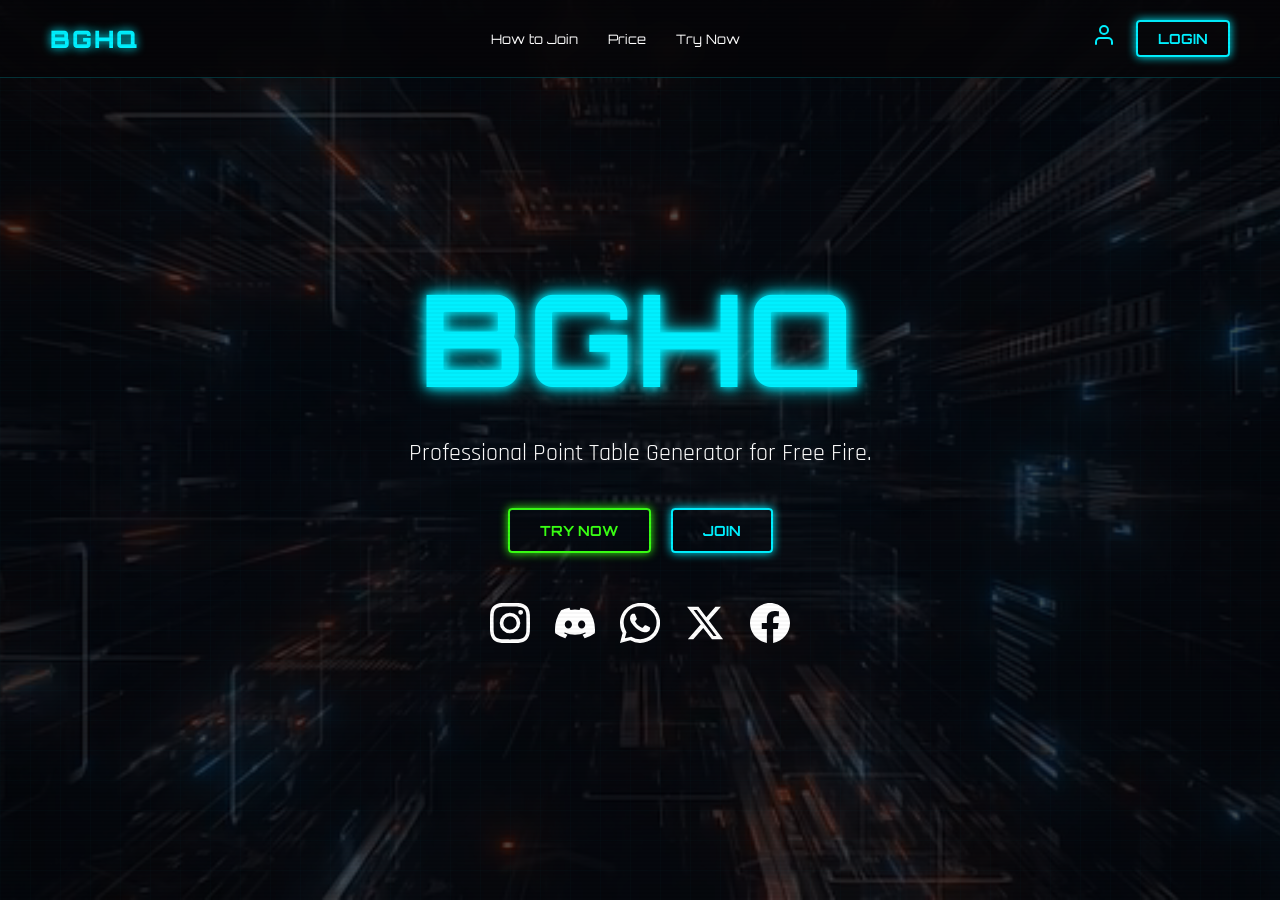
==== index.html @ cc17a46a "1st code of point table" ====
<!DOCTYPE html>
<html lang="en">
<head>
    <meta charset="UTF-8">
    <meta name="viewport" content="width=device-width, initial-scale=1.0">
    <title>BGHQ | Professional Free Fire Point Table Generator</title>
    <meta name="description" content="Generate professional Free Fire point tables instantly with BGHQ. Neon cyberpunk theme, fully customizable, and mobile responsive.">
    <link rel="stylesheet" href="index.css">
</head>
<body>
    <nav>
        <div class="logo">BGHQ</div>
        <div class="nav-links">
            <a href="#how-to-join">How to Join</a>
            <a href="#price">Price</a>
            <a href="trynow.html">Try Now</a>
        </div>
        <div class="nav-right">
            <a href="admin.html" class="profile-icon">
                <svg width="24" height="24" viewBox="0 0 24 24" fill="none" stroke="currentColor" stroke-width="2" stroke-linecap="round" stroke-linejoin="round"><path d="M20 21v-2a4 4 0 0 0-4-4H8a4 4 0 0 0-4 4v2"></path><circle cx="12" cy="7" r="4"></circle></svg>
            </a>
            <a href="dashboard.html" class="btn btn-blue" style="padding: 8px 20px;">LOGIN</a>
        </div>
    </nav>

    <main>
        <section class="hero">
            <video class="hero-video" autoplay loop muted playsinline>
                <source src="bgfile.mp4" type="video/mp4">
            </video>
            <div class="hero-overlay"></div>
            
            <h1 class="neon-text-blue">BGHQ</h1>
            <p>Professional Point Table Generator for Free Fire.</p>
            
            <div class="hero-btns">
                <a href="trynow.html" class="btn btn-green">TRY NOW</a>
                <a href="dashboard.html" class="btn btn-blue">JOIN</a>
            </div>

            <div class="social-panel">
                <a href="#" class="social-icon instagram" title="Instagram">
                    <svg viewBox="0 0 24 24"><path d="M12 2.163c3.204 0 3.584.012 4.85.07 3.252.148 4.771 1.691 4.919 4.919.058 1.265.069 1.645.069 4.849 0 3.205-.012 3.584-.069 4.849-.149 3.225-1.664 4.771-4.919 4.919-1.266.058-1.644.07-4.85.07-3.204 0-3.584-.012-4.849-.07-3.26-.149-4.771-1.699-4.919-4.92-.058-1.265-.07-1.644-.07-4.849 0-3.204.013-3.583.07-4.849.149-3.227 1.664-4.771 4.919-4.919 1.266-.057 1.645-.069 4.849-.069zM12 0C8.741 0 8.333.014 7.053.072 2.695.272.273 2.69.073 7.052.014 8.333 0 8.741 0 12c0 3.259.014 3.668.072 4.948.2 4.358 2.618 6.78 6.98 6.98 1.281.058 1.689.072 4.948.072 3.259 0 3.668-.014 4.948-.072 4.354-.2 6.782-2.618 6.979-6.98.059-1.28.073-1.689.073-4.948 0-3.259-.014-3.668-.072-4.947-.196-4.354-2.617-6.78-6.979-6.98C15.668.014 15.259 0 12 0zm0 5.838a6.162 6.162 0 100 12.324 6.162 6.162 0 000-12.324zM12 16a4 4 0 110-8 4 4 0 010 8zm6.406-11.845a1.44 1.44 0 100 2.881 1.44 1.44 0 000-2.881z"/></svg>
                </a>
                <a href="#" class="social-icon discord" title="Discord">
                   <svg viewBox="0 0 24 24"><path d="M20.317 4.37a19.791 19.791 0 00-4.885-1.515.074.074 0 00-.079.037c-.21.375-.444.864-.608 1.25a18.27 18.27 0 00-5.487 0 12.64 12.64 0 00-.617-1.25.077.077 0 00-.079-.037 19.736 19.736 0 00-4.885 1.515.069.069 0 00-.032.027C.533 9.048-.32 13.58.099 18.057a.082.082 0 00.031.057 19.9 19.9 0 005.993 3.03.078.078 0 00.084-.028 14.09 14.09 0 001.226-1.994.076.076 0 00-.041-.106 13.107 13.107 0 01-1.872-.892.077.077 0 01-.008-.128 10.2 10.2 0 00.372-.292.074.074 0 01.077-.01c3.928 1.793 8.18 1.793 12.062 0a.074.074 0 01.078.01c.12.098.246.196.373.292a.077.077 0 01-.006.127 12.299 12.299 0 01-1.873.892.077.077 0 00-.041.107c.36.698.772 1.362 1.225 1.993a.076.076 0 00.084.028 19.839 19.839 0 006.002-3.03.077.077 0 00.032-.054c.5-5.177-.838-9.674-3.549-13.66a.061.061 0 00-.031-.03zM8.02 15.33c-1.183 0-2.157-1.085-2.157-2.419 0-1.333.956-2.419 2.157-2.419 1.21 0 2.176 1.096 2.157 2.42 0 1.333-.956 2.418-2.157 2.418zm7.975 0c-1.183 0-2.157-1.085-2.157-2.419 0-1.333.955-2.419 2.157-2.419 1.21 0 2.176 1.096 2.157 2.42 0 1.333-.946 2.418-2.157 2.418z"/></svg>
                </a>
                <a href="#" class="social-icon whatsapp" title="WhatsApp">
                    <svg viewBox="0 0 24 24"><path d="M17.472 14.382c-.297-.149-1.758-.867-2.03-.967-.273-.099-.471-.148-.67.15-.197.297-.767.966-.94 1.164-.173.199-.347.223-.644.075-.297-.15-1.255-.463-2.39-1.475-.883-.788-1.48-1.761-1.653-2.059-.173-.297-.018-.458.13-.606.134-.133.298-.347.446-.52.149-.174.198-.298.298-.497.099-.198.05-.371-.025-.52-.075-.149-.669-1.612-.916-2.207-.242-.579-.487-.5-.669-.51-.173-.008-.371-.01-.57-.01-.198 0-.52.074-.792.372-.272.297-1.04 1.016-1.04 2.479 0 1.462 1.065 2.875 1.213 3.074.149.198 2.096 3.2 5.077 4.487.709.306 1.262.489 1.694.625.712.227 1.36.195 1.871.118.571-.085 1.758-.719 2.006-1.413.248-.694.248-1.289.173-1.413-.074-.124-.272-.198-.57-.347m-5.421 7.403h-.004a9.87 9.87 0 01-5.031-1.378l-.361-.214-3.741.982.998-3.648-.235-.374a9.86 9.86 0 01-1.51-5.26c.001-5.45 4.436-9.884 9.888-9.884 2.64 0 5.122 1.03 6.988 2.898a9.825 9.825 0 012.893 6.994c-.003 5.399-4.316 9.814-9.715 9.894M21.5 3.393A11.915 11.915 0 0012.045 0C5.41 0 .011 5.393.008 12.028c0 2.12.54 4.19 1.564 6.002L0 24l6.142-1.613a11.854 11.854 0 005.9 1.56h.005c6.643 0 12.032-5.39 12.035-12.024a11.9 11.9 0 00-3.582-8.531"/></svg>
                </a>
                <a href="#" class="social-icon twitter" title="Twitter">
                    <svg viewBox="0 0 24 24"><path d="M18.244 2.25h3.308l-7.227 8.26 8.502 11.24H16.17l-5.214-6.817L4.99 21.75H1.68l7.73-8.835L1.254 2.25H8.08l4.713 6.231zm-1.161 17.52h1.833L7.084 4.126H5.117z"/></svg>
                </a>
                <a href="#" class="social-icon facebook" title="Facebook">
                    <svg viewBox="0 0 24 24"><path d="M24 12.073c0-6.627-5.373-12-12-12s-12 5.373-12 12c0 5.99 4.388 10.954 10.125 11.854v-8.385H7.078v-3.47h3.047V9.43c0-3.007 1.792-4.669 4.533-4.669 1.312 0 2.686.235 2.686.235v2.953H15.83c-1.491 0-1.956.925-1.956 1.874v2.25h3.328l-.532 3.47h-2.796v8.385C19.612 23.027 24 18.062 24 12.073z"/></svg>
                </a>
            </div>
        </section>
    </main>

    <script src="app.js"></script>
</body>
</html>
---- index.css ----
@import url('https://fonts.googleapis.com/css2?family=Orbitron:wght@400;700;900&family=Rajdhani:wght@300;400;500;600;700&display=swap');

:root {
    --bg-color: #050508;
    --neon-blue: #00f0ff;
    --neon-purple: #bf00ff;
    --neon-green: #39ff14;
    --neon-pink: #ff003c;
    --text-primary: #ffffff;
    --text-secondary: #a0a0ff;
    --grid-color: rgba(0, 240, 255, 0.05);
    --scanline-color: rgba(18, 16, 16, 0.3);
}

* {
    margin: 0;
    padding: 0;
    box-sizing: border-box;
}

body {
    background-color: var(--bg-color);
    color: var(--text-primary);
    font-family: 'Rajdhani', sans-serif;
    overflow-x: hidden;
    min-height: 100vh;
}

h1, h2, h3, h4, h5, h6, .logo {
    font-family: 'Orbitron', sans-serif;
    text-transform: uppercase;
    letter-spacing: 2px;
}

/* Texture Overlays */
body::before {
    content: "";
    position: fixed;
    top: 0;
    left: 0;
    width: 100%;
    height: 100%;
    background-image: 
        linear-gradient(var(--grid-color) 1px, transparent 1px),
        linear-gradient(90deg, var(--grid-color) 1px, transparent 1px);
    background-size: 30px 30px;
    z-index: -1;
    pointer-events: none;
}

body::after {
    content: "";
    position: fixed;
    top: 0;
    left: 0;
    width: 100%;
    height: 100%;
    background: linear-gradient(
        var(--scanline-color) 50%, 
        rgba(0, 0, 0, 0) 51%
    );
    background-size: 100% 4px;
    z-index: 1000;
    pointer-events: none;
    opacity: 0.1;
}

/* Utility Styles */
.neon-text-blue { text-shadow: 0 0 10px var(--neon-blue), 0 0 20px var(--neon-blue); color: var(--neon-blue); }
.neon-text-purple { text-shadow: 0 0 10px var(--neon-purple), 0 0 20px var(--neon-purple); color: var(--neon-purple); }
.neon-text-green { text-shadow: 0 0 10px var(--neon-green), 0 0 20px var(--neon-green); color: var(--neon-green); }
.neon-text-pink { text-shadow: 0 0 10px var(--neon-pink), 0 0 20px var(--neon-pink); color: var(--neon-pink); }

.neon-border-blue { border: 1px solid var(--neon-blue); box-shadow: 0 0 15px rgba(0, 240, 255, 0.3); }
.neon-border-purple { border: 1px solid var(--neon-purple); box-shadow: 0 0 15px rgba(191, 0, 255, 0.3); }
.neon-border-green { border: 1px solid var(--neon-green); box-shadow: 0 0 15px rgba(57, 255, 20, 0.3); }
.neon-border-pink { border: 1px solid var(--neon-pink); box-shadow: 0 0 15px rgba(255, 0, 60, 0.3); }

/* Buttons */
.btn {
    padding: 12px 30px;
    font-family: 'Orbitron', sans-serif;
    text-decoration: none;
    font-weight: bold;
    font-size: 14px;
    border-radius: 4px;
    transition: all 0.3s ease;
    cursor: pointer;
    display: inline-block;
    background: transparent;
    text-align: center;
}

.btn-blue {
    border: 2px solid var(--neon-blue);
    color: var(--neon-blue);
    box-shadow: 0 0 10px var(--neon-blue);
}
.btn-blue:hover {
    background: var(--neon-blue);
    color: #000;
    box-shadow: 0 0 30px var(--neon-blue);
}

.btn-green {
    border: 2px solid var(--neon-green);
    color: var(--neon-green);
    box-shadow: 0 0 10px var(--neon-green);
}
.btn-green:hover {
    background: var(--neon-green);
    color: #000;
    box-shadow: 0 0 30px var(--neon-green);
}

/* Navbar */
nav {
    display: flex;
    justify-content: space-between;
    align-items: center;
    padding: 20px 50px;
    position: fixed;
    top: 0;
    width: 100%;
    z-index: 100;
    background: rgba(5, 5, 8, 0.8);
    backdrop-filter: blur(10px);
    border-bottom: 1px solid rgba(0, 240, 255, 0.2);
}

.logo {
    font-size: 24px;
    font-weight: 900;
    color: var(--neon-blue);
    text-shadow: 0 0 10px var(--neon-blue);
}

.nav-links {
    display: flex;
    gap: 30px;
}

.nav-links a {
    color: var(--text-primary);
    text-decoration: none;
    font-family: 'Orbitron', sans-serif;
    font-size: 13px;
    transition: 0.3s;
}

.nav-links a:hover {
    color: var(--neon-blue);
    text-shadow: 0 0 10px var(--neon-blue);
}

.nav-right {
    display: flex;
    align-items: center;
    gap: 20px;
}

.profile-icon {
    font-size: 20px;
    cursor: pointer;
    color: var(--neon-blue);
}

/* Landing Page Hero */
.hero {
    height: 100vh;
    display: flex;
    flex-direction: column;
    justify-content: center;
    align-items: center;
    text-align: center;
    position: relative;
    padding: 0 20px;
}

.hero-video {
    position: absolute;
    top: 0;
    left: 0;
    width: 100%;
    height: 100%;
    object-fit: cover;
    z-index: -2;
}

.hero-overlay {
    position: absolute;
    top: 0;
    left: 0;
    width: 100%;
    height: 100%;
    background: rgba(5, 5, 8, 0.7);
    z-index: -1;
}

.hero h1 {
    font-size: 8rem;
    margin-bottom: 20px;
    position: relative;
    animation: glitch 3s infinite;
}

@keyframes glitch {
    0% { transform: translate(0); text-shadow: 0 0 10px var(--neon-blue); }
    20% { transform: translate(-2px, 2px); text-shadow: 2px 0 var(--neon-pink), -2px 0 var(--neon-blue); }
    40% { transform: translate(-2px, -2px); text-shadow: 2px 0 var(--neon-green), -2px 0 var(--neon-purple); }
    60% { transform: translate(2px, 2px); text-shadow: 2px 0 var(--neon-pink), -2px 0 var(--neon-blue); }
    80% { transform: translate(2px, -2px); text-shadow: 2px 0 var(--neon-green), -2px 0 var(--neon-purple); }
    100% { transform: translate(0); text-shadow: 0 0 10px var(--neon-blue); }
}

.hero p {
    font-size: 1.5rem;
    color: var(--text-primary);
    margin-bottom: 40px;
}

.hero-btns {
    display: flex;
    gap: 20px;
}

/* Social Panel */
.social-panel {
    margin-top: 50px;
    display: flex;
    gap: 25px;
}

.social-icon {
    width: 40px;
    height: 40px;
    display: flex;
    justify-content: center;
    align-items: center;
    cursor: pointer;
    transition: all 0.3s cubic-bezier(0.175, 0.885, 0.32, 1.275);
    animation: float 4s ease-in-out infinite;
}

@keyframes float {
    0%, 100% { transform: translateY(0); }
    50% { transform: translateY(-10px); }
}

.social-icon:nth-child(2) { animation-delay: 0.5s; }
.social-icon:nth-child(3) { animation-delay: 1s; }
.social-icon:nth-child(4) { animation-delay: 1.5s; }
.social-icon:nth-child(5) { animation-delay: 2s; }

.social-icon svg {
    width: 100%;
    height: 100%;
    fill: var(--text-primary);
}

.social-icon:hover {
    transform: scale(1.25) translateY(-8px);
}

.social-icon.instagram:hover svg { fill: #E1306C; filter: drop-shadow(0 0 10px #E1306C); }
.social-icon.discord:hover svg { fill: #5865F2; filter: drop-shadow(0 0 10px #5865F2); }
.social-icon.whatsapp:hover svg { fill: #25D366; filter: drop-shadow(0 0 10px #25D366); }
.social-icon.twitter:hover svg { fill: #1DA1F2; filter: drop-shadow(0 0 10px #1DA1F2); }
.social-icon.facebook:hover svg { fill: #1877F2; filter: drop-shadow(0 0 10px #1877F2); }

/* Dashboard Layout */
.dashboard-container {
    display: grid;
    grid-template-columns: 250px 1fr 60px;
    height: 100vh;
    padding-top: 70px; /* space for navbar */
    overflow: hidden;
}

.sidebar {
    background: rgba(5, 5, 8, 0.9);
    border-right: 1px solid rgba(0, 240, 255, 0.2);
    padding: 20px;
    display: flex;
    flex-direction: column;
    gap: 20px;
}

.toolbar {
    background: rgba(5, 5, 8, 0.9);
    border-left: 1px solid rgba(191, 0, 255, 0.2);
    display: flex;
    flex-direction: column;
    align-items: center;
    padding: 20px 0;
    gap: 25px;
}

.main-canvas-area {
    background: radial-gradient(circle at center, #0a0a14 0%, #050508 100%);
    display: flex;
    justify-content: center;
    align-items: center;
    overflow: auto;
    position: relative;
    padding: 50px;
}

/* Canvas Templates */
.point-table-template {
    background: rgba(10, 10, 20, 0.8);
    border: 2px solid var(--neon-blue);
    width: 800px;
    padding: 30px;
    box-shadow: 0 0 50px rgba(0, 240, 255, 0.1);
    border-radius: 10px;
    position: relative;
}

.table-header {
    display: flex;
    justify-content: space-between;
    align-items: center;
    margin-bottom: 20px;
    border-bottom: 2px solid var(--neon-blue);
    padding-bottom: 10px;
}

.table-header .tournament-name {
    font-size: 24px;
    font-weight: bold;
    color: var(--neon-blue);
    outline: none;
}

.table-header .date-field {
    color: var(--text-secondary);
    outline: none;
}

.point-table {
    width: 100%;
    border-collapse: collapse;
}

.point-table th {
    background: rgba(0, 240, 255, 0.1);
    color: var(--neon-blue);
    font-family: 'Orbitron', sans-serif;
    padding: 10px;
    text-align: center;
    font-size: 12px;
}

.point-table td {
    border: 1px solid rgba(0, 240, 255, 0.2);
    padding: 10px;
    text-align: center;
    transition: 0.3s;
    outline: none;
}

.point-table tr:hover td {
    background: rgba(0, 240, 255, 0.05);
}

/* Sidebar Components */
.sidebar-block {
    display: flex;
    flex-direction: column;
    gap: 10px;
    margin-bottom: 10px;
}

.label-small {
    font-size: 11px;
    color: var(--text-secondary);
    text-transform: uppercase;
    letter-spacing: 1px;
}

.dropdown {
    position: relative;
}

.dropdown-content {
    display: none;
    position: absolute;
    background: #0a0a14;
    border: 1px solid var(--neon-blue);
    width: 100%;
    z-index: 10;
}

.dropdown:hover .dropdown-content {
    display: block;
}

.dropdown-item {
    padding: 10px;
    cursor: pointer;
    font-size: 12px;
}

.dropdown-item:hover {
    background: var(--neon-blue);
    color: #000;
}

.asset-preview {
    background: rgba(0, 0, 0, 0.5);
    height: 150px;
    border: 1px dashed rgba(0, 240, 255, 0.3);
    overflow-y: auto;
    display: grid;
    grid-template-columns: repeat(2, 1fr);
    gap: 5px;
    padding: 5px;
}

.asset-thumb {
    width: 100%;
    aspect-ratio: 1;
    background: #111;
    cursor: pointer;
    object-fit: contain;
}

/* Toolbar Icons */
.tool-icon {
    width: 35px;
    height: 35px;
    display: flex;
    justify-content: center;
    align-items: center;
    cursor: pointer;
    color: var(--neon-purple);
    transition: 0.3s;
    border: 1px solid transparent;
}

.tool-icon:hover {
    color: var(--neon-blue);
    border: 1px solid var(--neon-blue);
    box-shadow: 0 0 10px var(--neon-blue);
}

.tool-icon.active {
    color: var(--neon-blue);
    border: 1px solid var(--neon-blue);
    background: rgba(0, 240, 255, 0.1);
}

/* Try Now Styles */
.watermark {
    position: absolute;
    top: 50%;
    left: 50%;
    transform: translate(-50%, -50%) rotate(-45deg);
    font-size: 80px;
    font-family: 'Orbitron', sans-serif;
    color: rgba(255, 0, 60, 0.1);
    white-space: nowrap;
    pointer-events: none;
    z-index: 5;
    text-shadow: 0 0 20px rgba(255, 0, 60, 0.2);
}

.blur-overlay {
    position: fixed;
    top: 0;
    left: 0;
    width: 100%;
    height: 100%;
    background: rgba(5, 5, 8, 0.8);
    backdrop-filter: blur(15px);
    z-index: 10000;
    display: none;
    justify-content: center;
    align-items: center;
    text-align: center;
}

/* Admin Styles */
.admin-login-wrapper {
    display: flex;
    justify-content: center;
    align-items: center;
    height: 100vh;
}

.admin-card {
    width: 400px;
    padding: 40px;
    background: #0a0a14;
    border: 1px solid var(--neon-purple);
    box-shadow: 0 0 30px rgba(191, 0, 255, 0.2);
    text-align: center;
}

.admin-card h2 {
    margin-bottom: 30px;
    color: var(--neon-purple);
}

.input-group {
    margin-bottom: 20px;
    text-align: left;
}

.input-group input {
    width: 100%;
    background: transparent;
    border: 1px solid rgba(191, 0, 255, 0.5);
    padding: 12px;
    color: #fff;
    font-family: 'Rajdhani', sans-serif;
    outline: none;
}

.input-group input:focus {
    border-color: var(--neon-purple);
    box-shadow: 0 0 10px var(--neon-purple);
}

.shake {
    animation: shake 0.5s;
}

@keyframes shake {
    0%, 100% { transform: translateX(0); }
    10%, 30%, 50%, 70%, 90% { transform: translateX(-5px); border-color: var(--neon-pink); box-shadow: 0 0 10px var(--neon-pink); }
    20%, 40%, 60%, 80% { transform: translateX(5px); }
}

.admin-dashboard {
    display: flex;
    height: 100vh;
}

.admin-sidebar {
    width: 250px;
    border-right: 1px solid var(--neon-purple);
    background: #050508;
}

.admin-main {
    flex: 1;
    padding: 30px;
    overflow-y: auto;
}

.admin-table {
    width: 100%;
    border-collapse: collapse;
    margin-top: 20px;
}

.admin-table th {
    text-align: left;
    padding: 15px;
    border-bottom: 1px solid rgba(191, 0, 255, 0.3);
    color: var(--neon-purple);
}

.admin-table td {
    padding: 15px;
    border-bottom: 1px solid rgba(255, 255, 255, 0.05);
}

.admin-table tr:hover td {
    background: rgba(191, 0, 255, 0.05);
    box-shadow: inset 0 0 10px rgba(191, 0, 255, 0.1);
}

/* Modal */
.modal {
    position: fixed;
    top: 0;
    left: 0;
    width: 100%;
    height: 100%;
    background: rgba(0, 0, 0, 0.9);
    display: none;
    justify-content: center;
    align-items: center;
    z-index: 1000;
}

.modal-content {
    background: #0a0a14;
    border: 1px solid var(--neon-blue);
    padding: 40px;
    width: 450px;
    text-align: center;
}

/* Toggle Switch */
.switch {
    position: relative;
    display: inline-block;
    width: 40px;
    height: 20px;
}

.switch input { opacity: 0; width: 0; height: 0; }
.slider {
    position: absolute; cursor: pointer;
    top: 0; left: 0; right: 0; bottom: 0;
    background-color: #333;
    transition: .4s;
    border-radius: 20px;
}
.slider:before {
    position: absolute; content: "";
    height: 16px; width: 16px; left: 2px; bottom: 2px;
    background-color: white; transition: .4s; border-radius: 50%;
}
input:checked + .slider { background-color: var(--neon-green); box-shadow: 0 0 10px var(--neon-green);}
input:checked + .slider:before { transform: translateX(20px); }

/* Mobile Responsive */
@media (max-width: 768px) {
    .nav-links { display: none; }
    .hero h1 { font-size: 4rem; }
    .hero p { font-size: 1rem; }
    .social-panel {
        display: grid;
        grid-template-columns: repeat(3, 1fr);
        gap: 20px;
    }
    .social-panel .social-icon:last-child {
        grid-column: span 2;
        justify-self: center;
    }
    
    .dashboard-container {
        grid-template-columns: 1fr;
        grid-template-rows: auto 1fr auto;
        overflow-y: auto;
    }
    .sidebar, .toolbar {
        width: 100%;
        border: none;
        border-bottom: 1px solid rgba(0, 240, 255, 0.2);
    }
    .toolbar {
        flex-direction: row;
        justify-content: space-around;
        padding: 10px 0;
        border-top: 1px solid rgba(191, 0, 255, 0.2);
    }
    .point-table-template {
        width: 100%;
    }
}
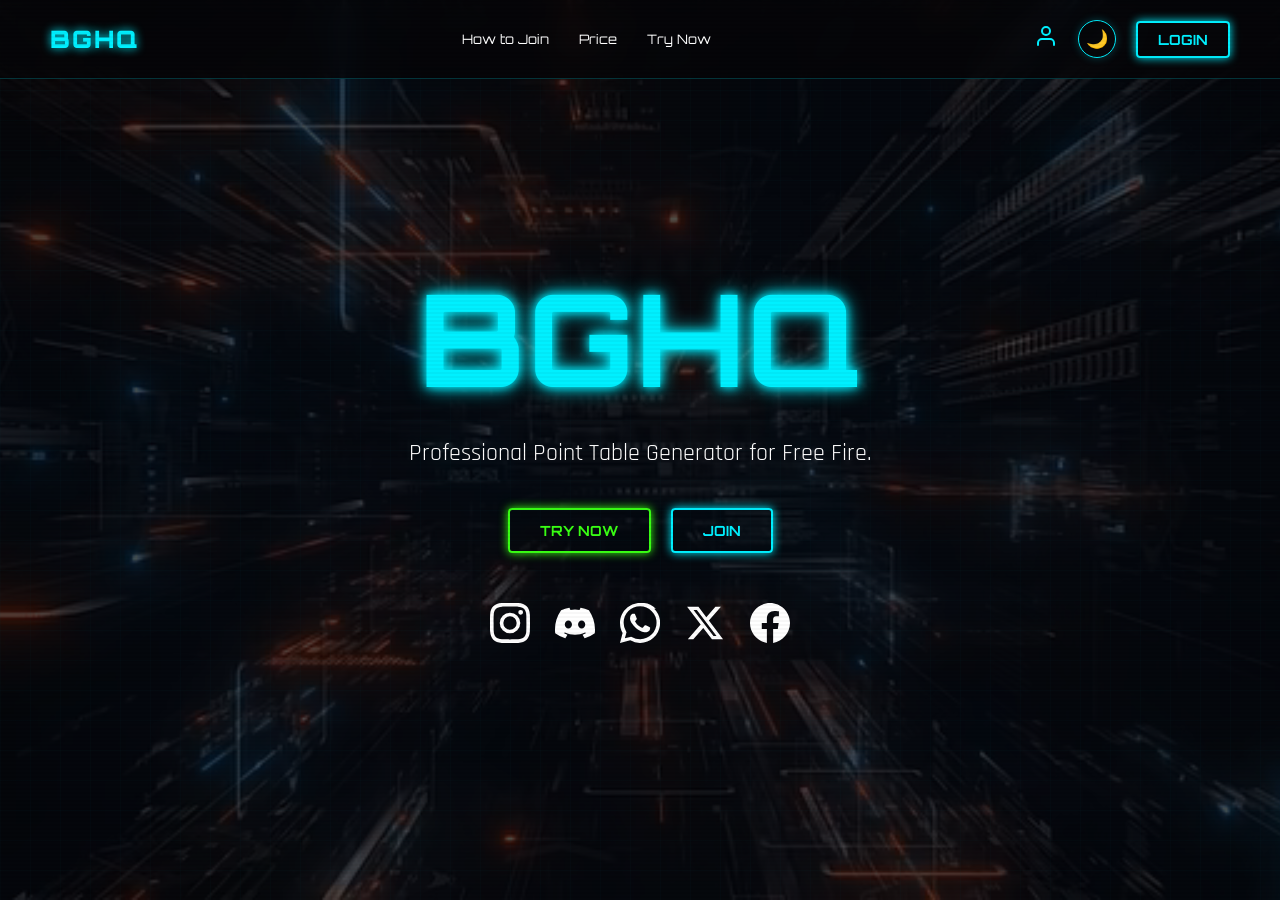
==== commit 5a2970e2: "feat: Implement a persistent theme toggle with dedicated light mode styles and UI elements across al" ====
--- a/index.html
+++ b/index.html
@@ -19,6 +19,7 @@
             <a href="admin.html" class="profile-icon">
                 <svg width="24" height="24" viewBox="0 0 24 24" fill="none" stroke="currentColor" stroke-width="2" stroke-linecap="round" stroke-linejoin="round"><path d="M20 21v-2a4 4 0 0 0-4-4H8a4 4 0 0 0-4 4v2"></path><circle cx="12" cy="7" r="4"></circle></svg>
             </a>
+            <button id="themeToggleBtn" class="theme-toggle" title="Switch to Light Mode">🌙</button>
             <a href="dashboard.html" class="btn btn-blue" style="padding: 8px 20px;">LOGIN</a>
         </div>
     </nav>
--- a/index.css
+++ b/index.css
@@ -10,6 +10,25 @@
     --text-secondary: #a0a0ff;
     --grid-color: rgba(0, 240, 255, 0.05);
     --scanline-color: rgba(18, 16, 16, 0.3);
+    --nav-bg: rgba(5, 5, 8, 0.8);
+    --card-bg: #0a0a14;
+    --sidebar-bg: rgba(5, 5, 8, 0.9);
+}
+
+/* ── Light Mode overrides ── */
+body.light-mode {
+    --bg-color: #f0f0f0;
+    --neon-blue: #006fba;
+    --neon-purple: #7a00cc;
+    --neon-green: #1a8c00;
+    --neon-pink: #cc0030;
+    --text-primary: #111111;
+    --text-secondary: #4444aa;
+    --grid-color: rgba(0, 0, 0, 0.07);
+    --scanline-color: rgba(200, 200, 200, 0.4);
+    --nav-bg: rgba(240, 240, 240, 0.88);
+    --card-bg: #ffffff;
+    --sidebar-bg: rgba(230, 230, 235, 0.95);
 }
 
 * {
@@ -24,6 +43,7 @@
     font-family: 'Rajdhani', sans-serif;
     overflow-x: hidden;
     min-height: 100vh;
+    transition: background-color 0.4s ease, color 0.4s ease;
 }
 
 h1, h2, h3, h4, h5, h6, .logo {
@@ -123,9 +143,10 @@
     top: 0;
     width: 100%;
     z-index: 100;
-    background: rgba(5, 5, 8, 0.8);
+    background: var(--nav-bg);
     backdrop-filter: blur(10px);
     border-bottom: 1px solid rgba(0, 240, 255, 0.2);
+    transition: background 0.4s ease, border-color 0.4s ease;
 }
 
 .logo {
@@ -278,12 +299,13 @@
 }
 
 .sidebar {
-    background: rgba(5, 5, 8, 0.9);
+    background: var(--sidebar-bg);
     border-right: 1px solid rgba(0, 240, 255, 0.2);
     padding: 20px;
     display: flex;
     flex-direction: column;
     gap: 20px;
+    transition: background 0.4s ease;
 }
 
 .toolbar {
@@ -492,10 +514,11 @@
 .admin-card {
     width: 400px;
     padding: 40px;
-    background: #0a0a14;
+    background: var(--card-bg);
     border: 1px solid var(--neon-purple);
     box-shadow: 0 0 30px rgba(191, 0, 255, 0.2);
     text-align: center;
+    transition: background 0.4s ease;
 }
 
 .admin-card h2 {
@@ -541,7 +564,8 @@
 .admin-sidebar {
     width: 250px;
     border-right: 1px solid var(--neon-purple);
-    background: #050508;
+    background: var(--sidebar-bg);
+    transition: background 0.4s ease;
 }
 
 .admin-main {
@@ -595,7 +619,7 @@
     text-align: center;
 }
 
-/* Toggle Switch */
+/* Toggle Switch (admin table rows) */
 .switch {
     position: relative;
     display: inline-block;
@@ -618,6 +642,38 @@
 }
 input:checked + .slider { background-color: var(--neon-green); box-shadow: 0 0 10px var(--neon-green);}
 input:checked + .slider:before { transform: translateX(20px); }
+
+/* ── Theme Toggle Button ── */
+.theme-toggle {
+    background: transparent;
+    border: 1px solid var(--neon-blue);
+    color: var(--text-primary);
+    width: 38px;
+    height: 38px;
+    border-radius: 50%;
+    display: flex;
+    justify-content: center;
+    align-items: center;
+    cursor: pointer;
+    font-size: 18px;
+    box-shadow: 0 0 8px rgba(0, 240, 255, 0.25);
+    transition: all 0.4s ease;
+    flex-shrink: 0;
+    line-height: 1;
+}
+.theme-toggle:hover {
+    background: rgba(0, 240, 255, 0.12);
+    box-shadow: 0 0 18px var(--neon-blue);
+    transform: rotate(20deg) scale(1.1);
+}
+body.light-mode .theme-toggle {
+    border-color: var(--neon-purple);
+    box-shadow: 0 0 8px rgba(122, 0, 204, 0.3);
+}
+body.light-mode .theme-toggle:hover {
+    background: rgba(122, 0, 204, 0.1);
+    box-shadow: 0 0 18px var(--neon-purple);
+}
 
 /* Mobile Responsive */
 @media (max-width: 768px) {
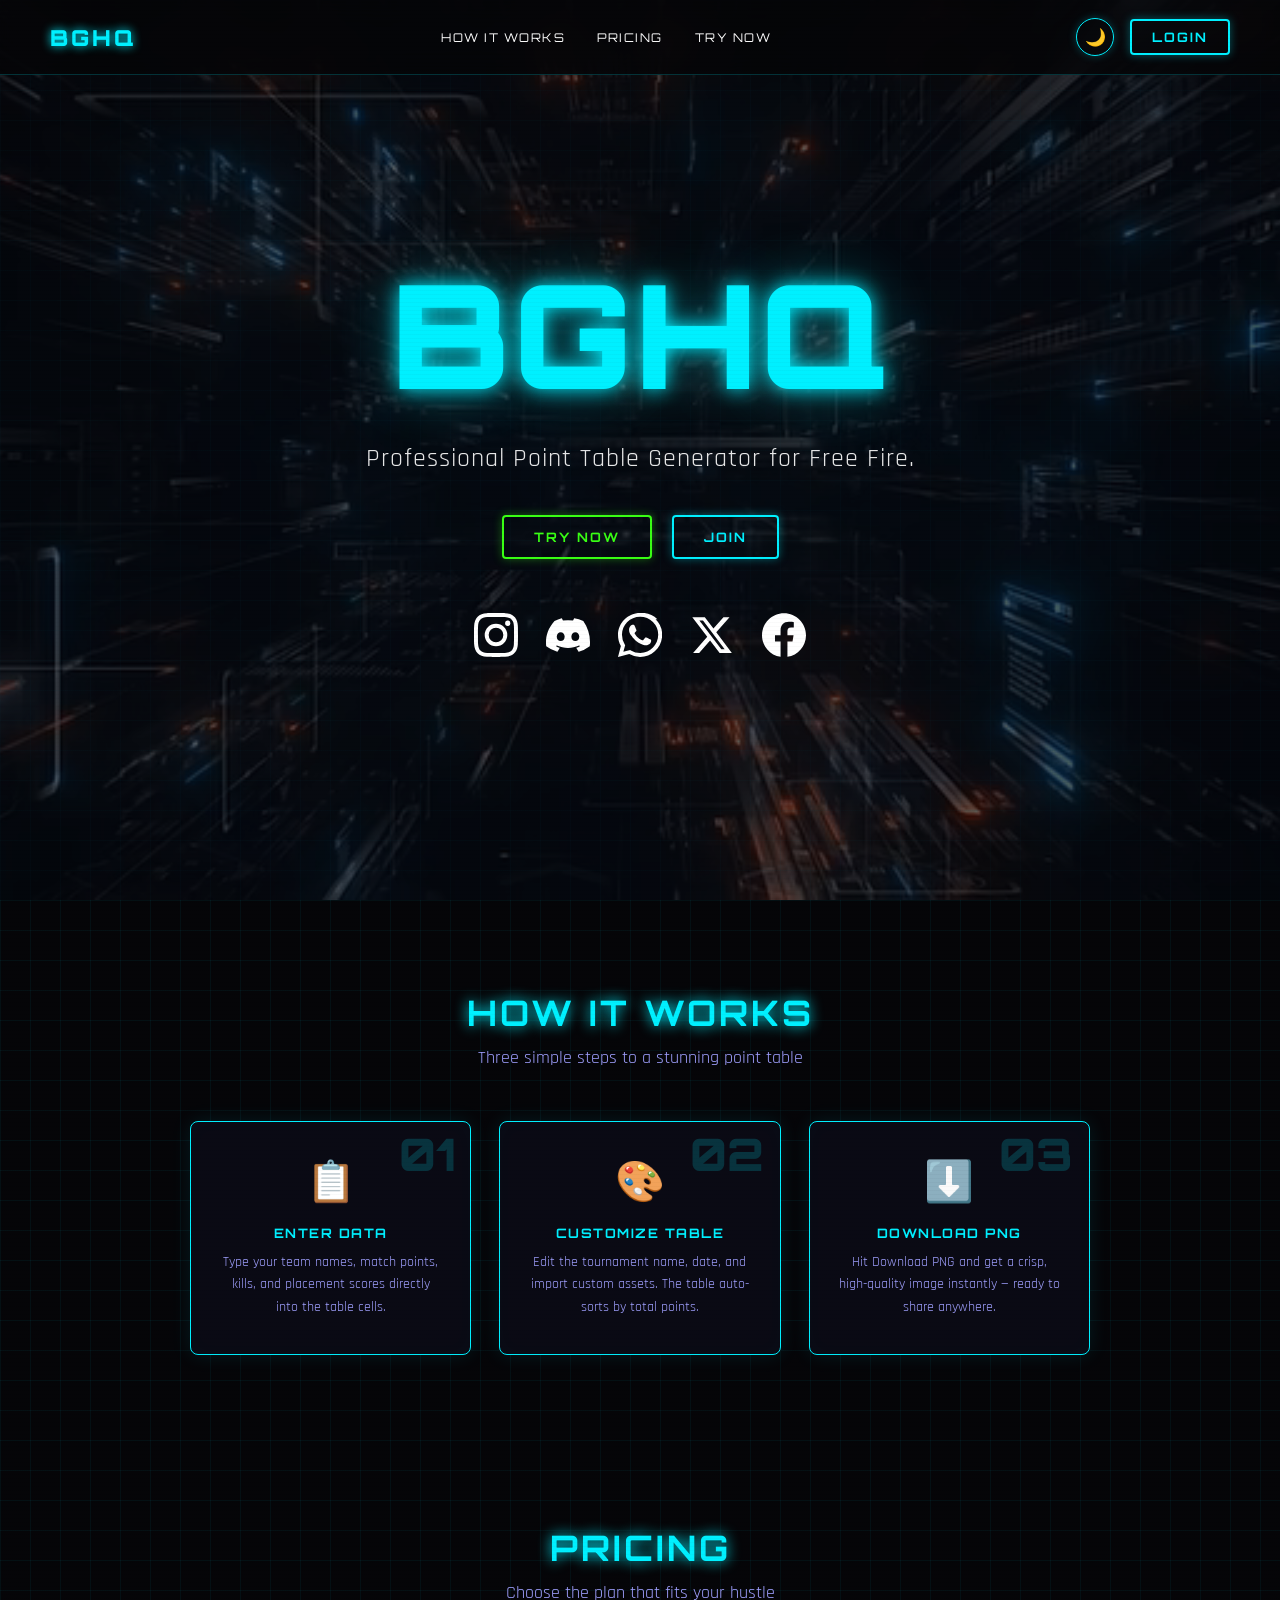
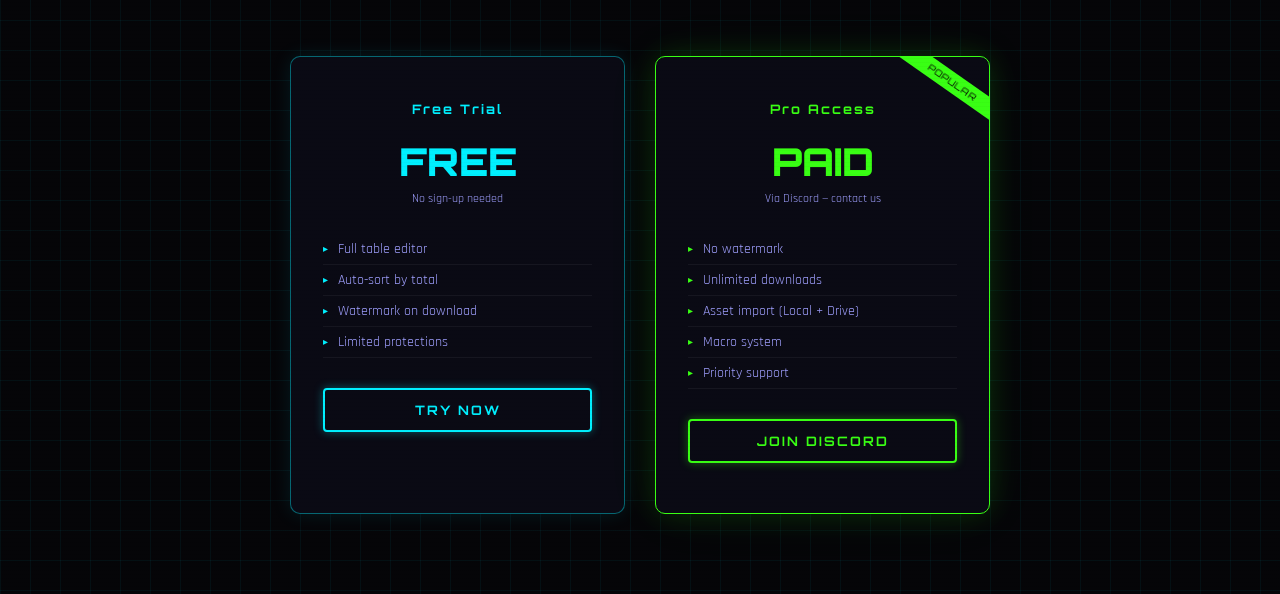
==== commit 2de4b7fa: "feat: Implement user authentication with Supabase, add login and new global stylesheet, and enhance " ====
--- a/index.html
+++ b/index.html
@@ -5,38 +5,50 @@
     <meta name="viewport" content="width=device-width, initial-scale=1.0">
     <title>BGHQ | Professional Free Fire Point Table Generator</title>
     <meta name="description" content="Generate professional Free Fire point tables instantly with BGHQ. Neon cyberpunk theme, fully customizable, and mobile responsive.">
+    <link rel="stylesheet" href="styles.css">
     <link rel="stylesheet" href="index.css">
+    <style>
+        /* index.html-specific overrides */
+        body.light-mode .hero-overlay {
+            background: rgba(240,240,240,0.55);
+        }
+    </style>
 </head>
 <body>
-    <nav>
+    <!-- Loading Spinner -->
+    <div id="bghq-loader">
+        <div class="loader-ring"></div>
+        <div class="loader-text">BGHQ LOADING</div>
+    </div>
+
+    <!-- NAVBAR -->
+    <nav id="mainNav">
         <div class="logo">BGHQ</div>
         <div class="nav-links">
-            <a href="#how-to-join">How to Join</a>
-            <a href="#price">Price</a>
+            <a href="#how-it-works">How It Works</a>
+            <a href="#pricing">Pricing</a>
             <a href="trynow.html">Try Now</a>
         </div>
         <div class="nav-right">
-            <a href="admin.html" class="profile-icon">
-                <svg width="24" height="24" viewBox="0 0 24 24" fill="none" stroke="currentColor" stroke-width="2" stroke-linecap="round" stroke-linejoin="round"><path d="M20 21v-2a4 4 0 0 0-4-4H8a4 4 0 0 0-4 4v2"></path><circle cx="12" cy="7" r="4"></circle></svg>
-            </a>
             <button id="themeToggleBtn" class="theme-toggle" title="Switch to Light Mode">🌙</button>
-            <a href="dashboard.html" class="btn btn-blue" style="padding: 8px 20px;">LOGIN</a>
+            <a href="login.html" class="btn btn-blue" style="padding: 8px 20px;">LOGIN</a>
         </div>
     </nav>
 
     <main>
+        <!-- HERO -->
         <section class="hero">
             <video class="hero-video" autoplay loop muted playsinline>
                 <source src="bgfile.mp4" type="video/mp4">
             </video>
             <div class="hero-overlay"></div>
-            
-            <h1 class="neon-text-blue">BGHQ</h1>
+
+            <h1 id="heroTitle">BGHQ</h1>
             <p>Professional Point Table Generator for Free Fire.</p>
-            
+
             <div class="hero-btns">
-                <a href="trynow.html" class="btn btn-green">TRY NOW</a>
-                <a href="dashboard.html" class="btn btn-blue">JOIN</a>
+                <a href="trynow.html" class="btn btn-green" id="tryNowBtn">TRY NOW</a>
+                <a href="login.html" class="btn btn-blue" id="joinBtn">JOIN</a>
             </div>
 
             <div class="social-panel">
@@ -44,12 +56,12 @@
                     <svg viewBox="0 0 24 24"><path d="M12 2.163c3.204 0 3.584.012 4.85.07 3.252.148 4.771 1.691 4.919 4.919.058 1.265.069 1.645.069 4.849 0 3.205-.012 3.584-.069 4.849-.149 3.225-1.664 4.771-4.919 4.919-1.266.058-1.644.07-4.85.07-3.204 0-3.584-.012-4.849-.07-3.26-.149-4.771-1.699-4.919-4.92-.058-1.265-.07-1.644-.07-4.849 0-3.204.013-3.583.07-4.849.149-3.227 1.664-4.771 4.919-4.919 1.266-.057 1.645-.069 4.849-.069zM12 0C8.741 0 8.333.014 7.053.072 2.695.272.273 2.69.073 7.052.014 8.333 0 8.741 0 12c0 3.259.014 3.668.072 4.948.2 4.358 2.618 6.78 6.98 6.98 1.281.058 1.689.072 4.948.072 3.259 0 3.668-.014 4.948-.072 4.354-.2 6.782-2.618 6.979-6.98.059-1.28.073-1.689.073-4.948 0-3.259-.014-3.668-.072-4.947-.196-4.354-2.617-6.78-6.979-6.98C15.668.014 15.259 0 12 0zm0 5.838a6.162 6.162 0 100 12.324 6.162 6.162 0 000-12.324zM12 16a4 4 0 110-8 4 4 0 010 8zm6.406-11.845a1.44 1.44 0 100 2.881 1.44 1.44 0 000-2.881z"/></svg>
                 </a>
                 <a href="#" class="social-icon discord" title="Discord">
-                   <svg viewBox="0 0 24 24"><path d="M20.317 4.37a19.791 19.791 0 00-4.885-1.515.074.074 0 00-.079.037c-.21.375-.444.864-.608 1.25a18.27 18.27 0 00-5.487 0 12.64 12.64 0 00-.617-1.25.077.077 0 00-.079-.037 19.736 19.736 0 00-4.885 1.515.069.069 0 00-.032.027C.533 9.048-.32 13.58.099 18.057a.082.082 0 00.031.057 19.9 19.9 0 005.993 3.03.078.078 0 00.084-.028 14.09 14.09 0 001.226-1.994.076.076 0 00-.041-.106 13.107 13.107 0 01-1.872-.892.077.077 0 01-.008-.128 10.2 10.2 0 00.372-.292.074.074 0 01.077-.01c3.928 1.793 8.18 1.793 12.062 0a.074.074 0 01.078.01c.12.098.246.196.373.292a.077.077 0 01-.006.127 12.299 12.299 0 01-1.873.892.077.077 0 00-.041.107c.36.698.772 1.362 1.225 1.993a.076.076 0 00.084.028 19.839 19.839 0 006.002-3.03.077.077 0 00.032-.054c.5-5.177-.838-9.674-3.549-13.66a.061.061 0 00-.031-.03zM8.02 15.33c-1.183 0-2.157-1.085-2.157-2.419 0-1.333.956-2.419 2.157-2.419 1.21 0 2.176 1.096 2.157 2.42 0 1.333-.956 2.418-2.157 2.418zm7.975 0c-1.183 0-2.157-1.085-2.157-2.419 0-1.333.955-2.419 2.157-2.419 1.21 0 2.176 1.096 2.157 2.42 0 1.333-.946 2.418-2.157 2.418z"/></svg>
+                    <svg viewBox="0 0 24 24"><path d="M20.317 4.37a19.791 19.791 0 00-4.885-1.515.074.074 0 00-.079.037c-.21.375-.444.864-.608 1.25a18.27 18.27 0 00-5.487 0 12.64 12.64 0 00-.617-1.25.077.077 0 00-.079-.037A19.736 19.736 0 004.677 4.37a.069.069 0 00-.032.027C.533 9.048-.32 13.58.099 18.057a.082.082 0 00.031.057 19.9 19.9 0 005.993 3.03.078.078 0 00.084-.028 14.09 14.09 0 001.226-1.994.076.076 0 00-.041-.106 13.107 13.107 0 01-1.872-.892.077.077 0 01-.008-.128 10.2 10.2 0 00.372-.292.074.074 0 01.077-.01c3.928 1.793 8.18 1.793 12.062 0a.074.074 0 01.078.01c.12.098.246.196.373.292a.077.077 0 01-.006.127 12.299 12.299 0 01-1.873.892.077.077 0 00-.041.107c.36.698.772 1.362 1.225 1.993a.076.076 0 00.084.028 19.839 19.839 0 006.002-3.03.077.077 0 00.032-.054c.5-5.177-.838-9.674-3.549-13.66a.061.061 0 00-.031-.03zM8.02 15.33c-1.183 0-2.157-1.085-2.157-2.419 0-1.333.956-2.419 2.157-2.419 1.21 0 2.176 1.096 2.157 2.42 0 1.333-.956 2.418-2.157 2.418zm7.975 0c-1.183 0-2.157-1.085-2.157-2.419 0-1.333.955-2.419 2.157-2.419 1.21 0 2.176 1.096 2.157 2.42 0 1.333-.946 2.418-2.157 2.418z"/></svg>
                 </a>
                 <a href="#" class="social-icon whatsapp" title="WhatsApp">
                     <svg viewBox="0 0 24 24"><path d="M17.472 14.382c-.297-.149-1.758-.867-2.03-.967-.273-.099-.471-.148-.67.15-.197.297-.767.966-.94 1.164-.173.199-.347.223-.644.075-.297-.15-1.255-.463-2.39-1.475-.883-.788-1.48-1.761-1.653-2.059-.173-.297-.018-.458.13-.606.134-.133.298-.347.446-.52.149-.174.198-.298.298-.497.099-.198.05-.371-.025-.52-.075-.149-.669-1.612-.916-2.207-.242-.579-.487-.5-.669-.51-.173-.008-.371-.01-.57-.01-.198 0-.52.074-.792.372-.272.297-1.04 1.016-1.04 2.479 0 1.462 1.065 2.875 1.213 3.074.149.198 2.096 3.2 5.077 4.487.709.306 1.262.489 1.694.625.712.227 1.36.195 1.871.118.571-.085 1.758-.719 2.006-1.413.248-.694.248-1.289.173-1.413-.074-.124-.272-.198-.57-.347m-5.421 7.403h-.004a9.87 9.87 0 01-5.031-1.378l-.361-.214-3.741.982.998-3.648-.235-.374a9.86 9.86 0 01-1.51-5.26c.001-5.45 4.436-9.884 9.888-9.884 2.64 0 5.122 1.03 6.988 2.898a9.825 9.825 0 012.893 6.994c-.003 5.399-4.316 9.814-9.715 9.894M21.5 3.393A11.915 11.915 0 0012.045 0C5.41 0 .011 5.393.008 12.028c0 2.12.54 4.19 1.564 6.002L0 24l6.142-1.613a11.854 11.854 0 005.9 1.56h.005c6.643 0 12.032-5.39 12.035-12.024a11.9 11.9 0 00-3.582-8.531"/></svg>
                 </a>
-                <a href="#" class="social-icon twitter" title="Twitter">
+                <a href="#" class="social-icon twitter" title="Twitter / X">
                     <svg viewBox="0 0 24 24"><path d="M18.244 2.25h3.308l-7.227 8.26 8.502 11.24H16.17l-5.214-6.817L4.99 21.75H1.68l7.73-8.835L1.254 2.25H8.08l4.713 6.231zm-1.161 17.52h1.833L7.084 4.126H5.117z"/></svg>
                 </a>
                 <a href="#" class="social-icon facebook" title="Facebook">
@@ -57,7 +69,69 @@
                 </a>
             </div>
         </section>
+
+        <!-- HOW IT WORKS -->
+        <section class="section-how" id="how-it-works">
+            <div class="section-title">How It Works</div>
+            <div class="section-subtitle">Three simple steps to a stunning point table</div>
+            <div class="steps-grid">
+                <div class="step-card">
+                    <span class="step-number">01</span>
+                    <span class="step-icon">📋</span>
+                    <h3>Enter Data</h3>
+                    <p>Type your team names, match points, kills, and placement scores directly into the table cells.</p>
+                </div>
+                <div class="step-card">
+                    <span class="step-number">02</span>
+                    <span class="step-icon">🎨</span>
+                    <h3>Customize Table</h3>
+                    <p>Edit the tournament name, date, and import custom assets. The table auto-sorts by total points.</p>
+                </div>
+                <div class="step-card">
+                    <span class="step-number">03</span>
+                    <span class="step-icon">⬇️</span>
+                    <h3>Download PNG</h3>
+                    <p>Hit Download PNG and get a crisp, high-quality image instantly — ready to share anywhere.</p>
+                </div>
+            </div>
+        </section>
+
+        <!-- PRICING -->
+        <section class="section-pricing" id="pricing">
+            <div class="section-title">Pricing</div>
+            <div class="section-subtitle">Choose the plan that fits your hustle</div>
+            <div class="pricing-grid">
+                <div class="pricing-card free">
+                    <div class="pricing-tier">Free Trial</div>
+                    <div class="pricing-price">FREE</div>
+                    <div class="pricing-sub">No sign-up needed</div>
+                    <ul class="pricing-features">
+                        <li>Full table editor</li>
+                        <li>Auto-sort by total</li>
+                        <li>Watermark on download</li>
+                        <li>Limited protections</li>
+                    </ul>
+                    <a href="trynow.html" class="btn btn-blue" style="width:100%;">TRY NOW</a>
+                </div>
+                <div class="pricing-card paid">
+                    <div class="pricing-tier">Pro Access</div>
+                    <div class="pricing-price">PAID</div>
+                    <div class="pricing-sub">Via Discord — contact us</div>
+                    <ul class="pricing-features">
+                        <li>No watermark</li>
+                        <li>Unlimited downloads</li>
+                        <li>Asset import (Local + Drive)</li>
+                        <li>Macro system</li>
+                        <li>Priority support</li>
+                    </ul>
+                    <a href="#discord" class="btn btn-green" style="width:100%;">JOIN DISCORD</a>
+                </div>
+            </div>
+        </section>
     </main>
+
+    <!-- Toast -->
+    <div id="toast"></div>
 
     <script src="app.js"></script>
 </body>
--- a/styles.css
+++ b/styles.css
@@ -0,0 +1,1545 @@
+/* ============================================================
+   BGHQ GLOBAL STYLES — styles.css
+   Shared across index.html, dashboard.html, trynow.html, admin.html
+   ============================================================ */
+
+@import url('https://fonts.googleapis.com/css2?family=Orbitron:wght@400;500;600;700;900&family=Rajdhani:wght@300;400;500;600;700&display=swap');
+
+/* ─────────────────────────────────────────────
+   CSS VARIABLES — DARK MODE (default)
+───────────────────────────────────────────── */
+:root {
+    --bg-color:        #050508;
+    --neon-blue:       #00f0ff;
+    --neon-purple:     #bf00ff;
+    --neon-green:      #39ff14;
+    --neon-pink:       #ff003c;
+    --neon-orange:     #ff8c00;
+    --text-primary:    #ffffff;
+    --text-secondary:  #a0a0ff;
+    --grid-color:      rgba(0, 240, 255, 0.05);
+    --scanline-color:  rgba(18, 16, 16, 0.3);
+    --nav-bg:          rgba(5, 5, 8, 0.85);
+    --card-bg:         #0a0a14;
+    --sidebar-bg:      rgba(5, 5, 8, 0.92);
+    --border-subtle:   rgba(0, 240, 255, 0.2);
+    --transition:      0.4s ease;
+}
+
+/* ─────────────────────────────────────────────
+   CSS VARIABLES — LIGHT MODE
+───────────────────────────────────────────── */
+body.light-mode {
+    --bg-color:        #f0f0f0;
+    --neon-blue:       #006fba;
+    --neon-purple:     #7a00cc;
+    --neon-green:      #1a8c00;
+    --neon-pink:       #cc0030;
+    --neon-orange:     #c06000;
+    --text-primary:    #111111;
+    --text-secondary:  #4444aa;
+    --grid-color:      rgba(0, 0, 0, 0.07);
+    --scanline-color:  rgba(200, 200, 200, 0.4);
+    --nav-bg:          rgba(240, 240, 240, 0.92);
+    --card-bg:         #ffffff;
+    --sidebar-bg:      rgba(230, 230, 235, 0.97);
+    --border-subtle:   rgba(0, 111, 186, 0.25);
+}
+
+/* ─────────────────────────────────────────────
+   RESET & BASE
+───────────────────────────────────────────── */
+*, *::before, *::after {
+    margin: 0;
+    padding: 0;
+    box-sizing: border-box;
+}
+
+html {
+    scroll-behavior: smooth;
+}
+
+body {
+    background-color: var(--bg-color);
+    color: var(--text-primary);
+    font-family: 'Rajdhani', sans-serif;
+    overflow-x: hidden;
+    min-height: 100vh;
+    transition: background-color var(--transition), color var(--transition);
+}
+
+h1, h2, h3, h4, h5, h6, .logo, label, th, .btn {
+    font-family: 'Orbitron', sans-serif;
+    text-transform: uppercase;
+    letter-spacing: 2px;
+}
+
+a { text-decoration: none; }
+
+/* ─────────────────────────────────────────────
+   PAGE LOAD ANIMATION
+───────────────────────────────────────────── */
+@keyframes pageIn {
+    from { opacity: 0; transform: translateY(18px); }
+    to   { opacity: 1; transform: translateY(0); }
+}
+
+body {
+    animation: pageIn 0.55s ease forwards;
+}
+
+/* ─────────────────────────────────────────────
+   LOADING SPINNER
+───────────────────────────────────────────── */
+#bghq-loader {
+    position: fixed;
+    inset: 0;
+    background: #050508;
+    display: flex;
+    flex-direction: column;
+    justify-content: center;
+    align-items: center;
+    z-index: 99999;
+    transition: opacity 0.4s ease, visibility 0.4s ease;
+}
+
+body.light-mode #bghq-loader {
+    background: #f0f0f0;
+}
+
+#bghq-loader.hidden {
+    opacity: 0;
+    visibility: hidden;
+}
+
+.loader-ring {
+    width: 64px;
+    height: 64px;
+    position: relative;
+}
+
+.loader-ring::before,
+.loader-ring::after {
+    content: '';
+    position: absolute;
+    inset: 0;
+    border-radius: 50%;
+    border: 3px solid transparent;
+}
+
+.loader-ring::before {
+    border-top-color: var(--neon-blue);
+    animation: spinLoader 0.9s linear infinite;
+}
+
+.loader-ring::after {
+    border-bottom-color: var(--neon-purple);
+    animation: spinLoader 1.4s linear infinite reverse;
+}
+
+@keyframes spinLoader {
+    to { transform: rotate(360deg); }
+}
+
+.loader-text {
+    margin-top: 18px;
+    font-family: 'Orbitron', sans-serif;
+    font-size: 13px;
+    letter-spacing: 4px;
+    color: var(--neon-blue);
+    animation: pulseFade 1.2s ease-in-out infinite;
+}
+
+@keyframes pulseFade {
+    0%, 100% { opacity: 0.4; }
+    50%       { opacity: 1; }
+}
+
+/* ─────────────────────────────────────────────
+   SCANLINE TEXTURE OVERLAY
+───────────────────────────────────────────── */
+body::before {
+    content: '';
+    position: fixed;
+    inset: 0;
+    background-image:
+        linear-gradient(var(--grid-color) 1px, transparent 1px),
+        linear-gradient(90deg, var(--grid-color) 1px, transparent 1px);
+    background-size: 30px 30px;
+    z-index: -1;
+    pointer-events: none;
+}
+
+body::after {
+    content: '';
+    position: fixed;
+    inset: 0;
+    background: repeating-linear-gradient(
+        0deg,
+        rgba(0,0,0,0) 0px,
+        rgba(0,0,0,0) 3px,
+        var(--scanline-color) 3px,
+        var(--scanline-color) 4px
+    );
+    z-index: 1000;
+    pointer-events: none;
+    opacity: 0.08;
+}
+
+/* ─────────────────────────────────────────────
+   NEON TEXT UTILITIES
+───────────────────────────────────────────── */
+.neon-text-blue   { color: var(--neon-blue);   text-shadow: 0 0 8px var(--neon-blue),  0 0 22px var(--neon-blue);  animation: neonPulse 3s ease-in-out infinite; }
+.neon-text-purple { color: var(--neon-purple); text-shadow: 0 0 8px var(--neon-purple),0 0 22px var(--neon-purple); animation: neonPulse 3s ease-in-out infinite; }
+.neon-text-green  { color: var(--neon-green);  text-shadow: 0 0 8px var(--neon-green), 0 0 22px var(--neon-green);  animation: neonPulse 3s ease-in-out infinite; }
+.neon-text-pink   { color: var(--neon-pink);   text-shadow: 0 0 8px var(--neon-pink),  0 0 22px var(--neon-pink);   animation: neonPulse 3s ease-in-out infinite; }
+
+@keyframes neonPulse {
+    0%, 100% { filter: brightness(1);   }
+    50%      { filter: brightness(1.35); }
+}
+
+/* ─────────────────────────────────────────────
+   NEON BORDER UTILITIES
+───────────────────────────────────────────── */
+.neon-border-blue   { border: 1px solid var(--neon-blue);   box-shadow: 0 0 15px rgba(0,240,255,0.3),   inset 0 0 15px rgba(0,240,255,0.03); }
+.neon-border-purple { border: 1px solid var(--neon-purple); box-shadow: 0 0 15px rgba(191,0,255,0.3),   inset 0 0 15px rgba(191,0,255,0.03); }
+.neon-border-green  { border: 1px solid var(--neon-green);  box-shadow: 0 0 15px rgba(57,255,20,0.3),   inset 0 0 15px rgba(57,255,20,0.03); }
+.neon-border-pink   { border: 1px solid var(--neon-pink);   box-shadow: 0 0 15px rgba(255,0,60,0.3),    inset 0 0 15px rgba(255,0,60,0.03); }
+
+/* ─────────────────────────────────────────────
+   BUTTONS
+───────────────────────────────────────────── */
+.btn {
+    padding: 12px 30px;
+    font-family: 'Orbitron', sans-serif;
+    font-weight: 700;
+    font-size: 13px;
+    letter-spacing: 2px;
+    border-radius: 4px;
+    border: 2px solid transparent;
+    cursor: pointer;
+    display: inline-block;
+    background: transparent;
+    text-align: center;
+    transition: all 0.3s ease;
+    position: relative;
+    overflow: hidden;
+}
+
+.btn:hover  { transform: scale(1.05); }
+.btn:active { transform: scale(0.97); }
+
+.btn-blue {
+    border-color: var(--neon-blue);
+    color: var(--neon-blue);
+    box-shadow: 0 0 10px rgba(0,240,255,0.35);
+}
+.btn-blue:hover {
+    background: var(--neon-blue);
+    color: #000;
+    box-shadow: 0 0 28px var(--neon-blue), 0 0 50px rgba(0,240,255,0.3);
+}
+
+.btn-green {
+    border-color: var(--neon-green);
+    color: var(--neon-green);
+    box-shadow: 0 0 10px rgba(57,255,20,0.35);
+}
+.btn-green:hover {
+    background: var(--neon-green);
+    color: #000;
+    box-shadow: 0 0 28px var(--neon-green), 0 0 50px rgba(57,255,20,0.3);
+}
+
+.btn-pink {
+    border-color: var(--neon-pink);
+    color: var(--neon-pink);
+    box-shadow: 0 0 10px rgba(255,0,60,0.35);
+}
+.btn-pink:hover {
+    background: var(--neon-pink);
+    color: #fff;
+    box-shadow: 0 0 28px var(--neon-pink), 0 0 50px rgba(255,0,60,0.3);
+}
+
+.btn-purple {
+    border-color: var(--neon-purple);
+    color: var(--neon-purple);
+    box-shadow: 0 0 10px rgba(191,0,255,0.35);
+}
+.btn-purple:hover {
+    background: var(--neon-purple);
+    color: #fff;
+    box-shadow: 0 0 28px var(--neon-purple), 0 0 50px rgba(191,0,255,0.3);
+}
+
+/* ─────────────────────────────────────────────
+   NAVBAR
+───────────────────────────────────────────── */
+nav {
+    display: flex;
+    justify-content: space-between;
+    align-items: center;
+    padding: 18px 50px;
+    position: fixed;
+    top: 0;
+    width: 100%;
+    z-index: 200;
+    background: var(--nav-bg);
+    backdrop-filter: blur(14px);
+    -webkit-backdrop-filter: blur(14px);
+    border-bottom: 1px solid var(--border-subtle);
+    transition: background var(--transition), border-color var(--transition);
+}
+
+.logo {
+    font-family: 'Orbitron', sans-serif;
+    font-size: 22px;
+    font-weight: 900;
+    color: var(--neon-blue);
+    text-shadow: 0 0 10px var(--neon-blue);
+    text-transform: uppercase;
+    letter-spacing: 3px;
+    animation: neonPulse 3s ease-in-out infinite;
+}
+
+.nav-links {
+    display: flex;
+    gap: 32px;
+    align-items: center;
+}
+
+.nav-links a {
+    font-family: 'Orbitron', sans-serif;
+    font-size: 12px;
+    letter-spacing: 1.5px;
+    color: var(--text-primary);
+    text-transform: uppercase;
+    transition: color 0.3s, text-shadow 0.3s;
+}
+
+.nav-links a:hover {
+    color: var(--neon-blue);
+    text-shadow: 0 0 10px var(--neon-blue);
+}
+
+.nav-right {
+    display: flex;
+    align-items: center;
+    gap: 16px;
+}
+
+.profile-icon {
+    color: var(--neon-blue);
+    cursor: pointer;
+    display: flex;
+    align-items: center;
+    transition: filter 0.3s, transform 0.3s;
+}
+
+.profile-icon:hover {
+    filter: drop-shadow(0 0 8px var(--neon-blue));
+    transform: scale(1.1);
+}
+
+/* ─────────────────────────────────────────────
+   THEME TOGGLE BUTTON
+───────────────────────────────────────────── */
+.theme-toggle {
+    background: transparent;
+    border: 1px solid var(--neon-blue);
+    color: var(--text-primary);
+    width: 38px;
+    height: 38px;
+    border-radius: 50%;
+    display: flex;
+    justify-content: center;
+    align-items: center;
+    cursor: pointer;
+    font-size: 17px;
+    box-shadow: 0 0 8px rgba(0,240,255,0.25);
+    transition: all var(--transition);
+    flex-shrink: 0;
+    line-height: 1;
+}
+
+.theme-toggle:hover {
+    background: rgba(0,240,255,0.12);
+    box-shadow: 0 0 18px var(--neon-blue);
+    transform: rotate(20deg) scale(1.12);
+}
+
+body.light-mode .theme-toggle {
+    border-color: var(--neon-purple);
+    box-shadow: 0 0 8px rgba(122,0,204,0.3);
+}
+
+body.light-mode .theme-toggle:hover {
+    background: rgba(122,0,204,0.1);
+    box-shadow: 0 0 18px var(--neon-purple);
+}
+
+/* ─────────────────────────────────────────────
+   DASHBOARD LAYOUT
+───────────────────────────────────────────── */
+.dashboard-container {
+    display: grid;
+    grid-template-columns: 250px 1fr 60px;
+    height: 100vh;
+    padding-top: 70px;
+    overflow: hidden;
+}
+
+.sidebar {
+    background: var(--sidebar-bg);
+    border-right: 1px solid var(--border-subtle);
+    padding: 20px 15px;
+    display: flex;
+    flex-direction: column;
+    gap: 16px;
+    overflow-y: auto;
+    transition: background var(--transition);
+}
+
+.toolbar {
+    background: rgba(5, 5, 8, 0.9);
+    border-left: 1px solid rgba(191, 0, 255, 0.2);
+    display: flex;
+    flex-direction: column;
+    align-items: center;
+    padding: 20px 0;
+    gap: 22px;
+    transition: background var(--transition);
+}
+
+body.light-mode .toolbar {
+    background: rgba(235, 235, 240, 0.95);
+}
+
+.main-canvas-area {
+    background: radial-gradient(circle at center, #0a0a14 0%, #050508 100%);
+    display: flex;
+    justify-content: center;
+    align-items: flex-start;
+    overflow: auto;
+    position: relative;
+    padding: 40px;
+    transition: background var(--transition), opacity var(--transition), filter var(--transition);
+}
+
+body.light-mode .main-canvas-area {
+    background: radial-gradient(circle at center, #e8e8f0 0%, #f0f0f0 100%);
+}
+
+/* ─────────────────────────────────────────────
+   POINT TABLE TEMPLATE (CANVAS)
+───────────────────────────────────────────── */
+.point-table-template {
+    background: rgba(10, 10, 20, 0.95);
+    border: 2px solid var(--neon-blue);
+    width: 800px;
+    min-width: 800px;
+    padding: 28px;
+    box-shadow: 0 0 40px rgba(0,240,255,0.12), 0 0 80px rgba(0,240,255,0.05);
+    border-radius: 8px;
+    position: relative;
+    animation: neonPulse 3s ease-in-out infinite;
+    transition: filter var(--transition);
+}
+
+body.light-mode .point-table-template {
+    background: rgba(255,255,255,0.97);
+}
+
+.table-header {
+    display: flex;
+    justify-content: space-between;
+    align-items: center;
+    margin-bottom: 18px;
+    border-bottom: 2px solid var(--neon-blue);
+    padding-bottom: 12px;
+}
+
+.table-header .tournament-name {
+    font-family: 'Orbitron', sans-serif;
+    font-size: 20px;
+    font-weight: 700;
+    color: var(--neon-blue);
+    outline: none;
+    text-transform: uppercase;
+    letter-spacing: 2px;
+    min-width: 30px;
+}
+
+.table-header .date-field {
+    font-family: 'Rajdhani', sans-serif;
+    font-size: 13px;
+    color: var(--text-secondary);
+    outline: none;
+    min-width: 20px;
+}
+
+.tournament-name:empty:before {
+    content: attr(data-placeholder);
+    color: rgba(0,240,255,0.3);
+}
+
+.date-field:empty:before {
+    content: attr(data-placeholder);
+    color: rgba(160,160,255,0.4);
+}
+
+.point-table {
+    width: 100%;
+    border-collapse: collapse;
+}
+
+.point-table th {
+    background: rgba(0,240,255,0.08);
+    color: var(--neon-blue);
+    font-family: 'Orbitron', sans-serif;
+    padding: 10px 8px;
+    text-align: center;
+    font-size: 11px;
+    letter-spacing: 1.5px;
+    border: 1px solid rgba(0,240,255,0.15);
+}
+
+.point-table td {
+    border: 1px solid rgba(0,240,255,0.12);
+    padding: 9px 8px;
+    text-align: center;
+    font-family: 'Rajdhani', sans-serif;
+    font-size: 14px;
+    font-weight: 500;
+    transition: background 0.3s, box-shadow 0.3s;
+    outline: none;
+    min-width: 30px;
+}
+
+.point-table td[contenteditable="true"]:focus {
+    background: rgba(0,240,255,0.07);
+    box-shadow: inset 0 0 8px rgba(0,240,255,0.15);
+}
+
+.point-table tr:hover td {
+    background: rgba(0,240,255,0.04);
+}
+
+.point-table td:first-child {
+    font-family: 'Orbitron', sans-serif;
+    color: var(--neon-blue);
+    font-size: 12px;
+    font-weight: 700;
+}
+
+.point-table td:last-child {
+    font-weight: 700;
+    color: var(--neon-green);
+}
+
+/* ─────────────────────────────────────────────
+   SIDEBAR COMPONENTS
+───────────────────────────────────────────── */
+.sidebar-block {
+    display: flex;
+    flex-direction: column;
+    gap: 8px;
+}
+
+.label-small {
+    font-family: 'Orbitron', sans-serif;
+    font-size: 10px;
+    color: var(--text-secondary);
+    text-transform: uppercase;
+    letter-spacing: 1.5px;
+}
+
+.sidebar-logo {
+    font-family: 'Orbitron', sans-serif;
+    font-size: 18px;
+    font-weight: 900;
+    color: var(--neon-blue);
+    text-shadow: 0 0 10px var(--neon-blue);
+    letter-spacing: 3px;
+    margin-bottom: 6px;
+    animation: neonPulse 3s ease-in-out infinite;
+}
+
+/* Asset Preview */
+.asset-preview {
+    background: rgba(0,0,0,0.35);
+    min-height: 120px;
+    max-height: 180px;
+    border: 1px dashed rgba(0,240,255,0.25);
+    overflow-y: auto;
+    display: grid;
+    grid-template-columns: repeat(2, 1fr);
+    gap: 4px;
+    padding: 5px;
+    border-radius: 4px;
+}
+
+body.light-mode .asset-preview {
+    background: rgba(0,0,0,0.06);
+}
+
+.asset-thumb-wrap {
+    position: relative;
+    width: 100%;
+    aspect-ratio: 1;
+    cursor: pointer;
+}
+
+.asset-thumb {
+    width: 100%;
+    height: 100%;
+    object-fit: contain;
+    background: #111;
+    border-radius: 3px;
+    transition: opacity 0.3s;
+}
+
+body.light-mode .asset-thumb {
+    background: #ddd;
+}
+
+.asset-thumb-wrap:hover .asset-thumb {
+    opacity: 0.75;
+}
+
+.asset-thumb-del {
+    position: absolute;
+    top: 2px; right: 2px;
+    width: 16px; height: 16px;
+    border-radius: 50%;
+    background: var(--neon-pink);
+    color: #fff;
+    font-size: 10px;
+    border: none;
+    cursor: pointer;
+    display: none;
+    align-items: center;
+    justify-content: center;
+    line-height: 1;
+    font-weight: bold;
+}
+
+.asset-thumb-wrap:hover .asset-thumb-del {
+    display: flex;
+}
+
+/* Drive Input */
+.drive-input-wrap {
+    display: none;
+    flex-direction: column;
+    gap: 5px;
+    margin-top: 4px;
+}
+
+.drive-input-wrap.open { display: flex; }
+
+.drive-input-wrap input {
+    background: transparent;
+    border: 1px solid var(--border-subtle);
+    color: var(--text-primary);
+    padding: 6px 8px;
+    font-family: 'Rajdhani', sans-serif;
+    font-size: 12px;
+    outline: none;
+    border-radius: 3px;
+}
+
+.drive-input-wrap input:focus {
+    border-color: var(--neon-blue);
+    box-shadow: 0 0 8px rgba(0,240,255,0.3);
+}
+
+/* Dropdown */
+.dropdown { position: relative; }
+
+.dropdown-content {
+    display: none;
+    position: absolute;
+    top: 100%;
+    left: 0;
+    background: #0a0a14;
+    border: 1px solid var(--neon-blue);
+    width: 100%;
+    z-index: 50;
+    border-radius: 0 0 4px 4px;
+}
+
+body.light-mode .dropdown-content {
+    background: #f8f8ff;
+}
+
+.dropdown.active .dropdown-content,
+.dropdown:focus-within .dropdown-content {
+    display: block;
+}
+
+.dropdown-item {
+    padding: 10px 12px;
+    cursor: pointer;
+    font-family: 'Rajdhani', sans-serif;
+    font-size: 12px;
+    letter-spacing: 0.5px;
+    transition: background 0.2s, color 0.2s;
+}
+
+.dropdown-item:hover {
+    background: var(--neon-blue);
+    color: #000;
+}
+
+/* ─────────────────────────────────────────────
+   TOOLBAR ICONS
+───────────────────────────────────────────── */
+.tool-icon {
+    width: 38px;
+    height: 38px;
+    display: flex;
+    justify-content: center;
+    align-items: center;
+    cursor: pointer;
+    color: var(--neon-purple);
+    border: 1px solid transparent;
+    border-radius: 6px;
+    transition: all 0.3s ease;
+}
+
+.tool-icon:hover {
+    color: var(--neon-blue);
+    border-color: var(--neon-blue);
+    box-shadow: 0 0 12px var(--neon-blue);
+    transform: scale(1.1);
+}
+
+.tool-icon.active {
+    color: var(--neon-blue);
+    border-color: var(--neon-blue);
+    background: rgba(0,240,255,0.1);
+    box-shadow: 0 0 10px rgba(0,240,255,0.4);
+}
+
+/* ─────────────────────────────────────────────
+   TOAST NOTIFICATION
+───────────────────────────────────────────── */
+#toast {
+    position: fixed;
+    bottom: 28px;
+    left: 50%;
+    transform: translateX(-50%) translateY(20px);
+    padding: 10px 24px;
+    border-radius: 5px;
+    font-family: 'Orbitron', sans-serif;
+    font-size: 11px;
+    letter-spacing: 2px;
+    color: #fff;
+    z-index: 9998;
+    opacity: 0;
+    pointer-events: none;
+    transition: opacity 0.4s ease, transform 0.4s ease;
+    white-space: nowrap;
+}
+
+#toast.show {
+    opacity: 1;
+    transform: translateX(-50%) translateY(0);
+}
+
+#toast.toast-success {
+    background: rgba(57, 255, 20, 0.15);
+    border: 1px solid var(--neon-green);
+    box-shadow: 0 0 20px rgba(57,255,20,0.4);
+    color: var(--neon-green);
+}
+
+#toast.toast-error {
+    background: rgba(255, 0, 60, 0.15);
+    border: 1px solid var(--neon-pink);
+    box-shadow: 0 0 20px rgba(255,0,60,0.4);
+    color: var(--neon-pink);
+}
+
+#toast.toast-info {
+    background: rgba(0, 240, 255, 0.1);
+    border: 1px solid var(--neon-blue);
+    box-shadow: 0 0 20px rgba(0,240,255,0.35);
+    color: var(--neon-blue);
+}
+
+/* ─────────────────────────────────────────────
+   MODAL
+───────────────────────────────────────────── */
+.modal {
+    position: fixed;
+    inset: 0;
+    background: rgba(0,0,0,0.88);
+    display: none;
+    justify-content: center;
+    align-items: center;
+    z-index: 9000;
+    backdrop-filter: blur(4px);
+}
+
+.modal.open { display: flex; }
+
+.modal-content {
+    background: var(--card-bg);
+    border: 1px solid var(--neon-blue);
+    box-shadow: 0 0 40px rgba(0,240,255,0.25), 0 0 80px rgba(0,240,255,0.08);
+    padding: 44px 40px;
+    width: 440px;
+    max-width: 90vw;
+    text-align: center;
+    border-radius: 8px;
+    animation: modalIn 0.35s ease;
+    position: relative;
+}
+
+@keyframes modalIn {
+    from { transform: scale(0.9) translateY(-20px); opacity: 0; }
+    to   { transform: scale(1) translateY(0);        opacity: 1; }
+}
+
+.modal-close {
+    position: absolute;
+    top: 14px; right: 16px;
+    background: transparent;
+    border: none;
+    color: var(--text-secondary);
+    font-size: 20px;
+    cursor: pointer;
+    line-height: 1;
+    transition: color 0.3s;
+}
+
+.modal-close:hover { color: var(--neon-pink); }
+
+/* ─────────────────────────────────────────────
+   PROFILE DROPDOWN
+───────────────────────────────────────────── */
+.profile-dropdown-wrap {
+    position: relative;
+}
+
+.profile-dropdown {
+    display: none;
+    position: absolute;
+    top: calc(100% + 12px);
+    right: 0;
+    background: var(--card-bg);
+    border: 1px solid var(--neon-blue);
+    box-shadow: 0 0 20px rgba(0,240,255,0.2);
+    width: 210px;
+    padding: 16px;
+    border-radius: 6px;
+    z-index: 300;
+    animation: modalIn 0.25s ease;
+}
+
+.profile-dropdown-wrap.open .profile-dropdown {
+    display: block;
+}
+
+.profile-info-name {
+    font-family: 'Orbitron', sans-serif;
+    font-size: 11px;
+    color: var(--neon-blue);
+    letter-spacing: 1px;
+    margin-bottom: 4px;
+}
+
+.profile-info-tier {
+    font-family: 'Rajdhani', sans-serif;
+    font-size: 12px;
+    color: var(--text-secondary);
+    margin-bottom: 6px;
+}
+
+.profile-days {
+    font-family: 'Orbitron', sans-serif;
+    font-size: 13px;
+    font-weight: 700;
+    margin-bottom: 14px;
+}
+
+.profile-days.days-good   { color: var(--neon-green); }
+.profile-days.days-warn   { color: var(--neon-orange); }
+.profile-days.days-danger { color: var(--neon-pink); }
+
+/* ─────────────────────────────────────────────
+   ADMIN STYLES
+───────────────────────────────────────────── */
+.admin-login-wrapper {
+    display: flex;
+    justify-content: center;
+    align-items: center;
+    height: 100vh;
+}
+
+.admin-card {
+    width: 420px;
+    padding: 44px 40px;
+    background: var(--card-bg);
+    border: 1px solid var(--neon-purple);
+    box-shadow: 0 0 35px rgba(191,0,255,0.2), 0 0 80px rgba(191,0,255,0.05);
+    text-align: center;
+    border-radius: 10px;
+    transition: background var(--transition);
+}
+
+.admin-card h2 {
+    margin-bottom: 32px;
+    font-size: 20px;
+    color: var(--neon-purple);
+    text-shadow: 0 0 12px var(--neon-purple);
+    animation: neonPulse 3s ease-in-out infinite;
+}
+
+.input-group {
+    margin-bottom: 18px;
+    text-align: left;
+}
+
+.input-group label {
+    font-family: 'Orbitron', sans-serif;
+    font-size: 10px;
+    color: var(--text-secondary);
+    letter-spacing: 1.5px;
+    display: block;
+    margin-bottom: 6px;
+}
+
+.input-group input {
+    width: 100%;
+    background: transparent;
+    border: 1px solid rgba(191,0,255,0.4);
+    padding: 12px 14px;
+    color: var(--text-primary);
+    font-family: 'Rajdhani', sans-serif;
+    font-size: 14px;
+    outline: none;
+    border-radius: 4px;
+    transition: border-color 0.3s, box-shadow 0.3s;
+}
+
+.input-group input:focus {
+    border-color: var(--neon-purple);
+    box-shadow: 0 0 10px rgba(191,0,255,0.35);
+}
+
+.shake {
+    animation: shake 0.5s ease both;
+}
+
+@keyframes shake {
+    0%, 100% { transform: translateX(0); }
+    15%, 45%, 75% { transform: translateX(-6px); }
+    30%, 60%, 90% { transform: translateX(6px); }
+}
+
+.slideToPanel {
+    animation: slidePanel 0.45s ease forwards;
+}
+
+@keyframes slidePanel {
+    from { opacity: 1; transform: translateX(0); }
+    to   { opacity: 0; transform: translateX(-40px); }
+}
+
+.admin-dashboard {
+    display: flex;
+    height: 100vh;
+    padding-top: 70px;
+}
+
+.admin-sidebar {
+    width: 220px;
+    min-width: 220px;
+    border-right: 1px solid rgba(191,0,255,0.3);
+    background: var(--sidebar-bg);
+    padding: 28px 16px;
+    display: flex;
+    flex-direction: column;
+    gap: 10px;
+    transition: background var(--transition);
+}
+
+.admin-tab-btn {
+    background: transparent;
+    border: 1px solid transparent;
+    color: var(--text-secondary);
+    width: 100%;
+    padding: 11px 14px;
+    text-align: left;
+    font-family: 'Orbitron', sans-serif;
+    font-size: 10px;
+    letter-spacing: 1.5px;
+    text-transform: uppercase;
+    cursor: pointer;
+    border-radius: 4px;
+    transition: all 0.3s;
+}
+
+.admin-tab-btn:hover {
+    color: var(--neon-purple);
+    border-color: rgba(191,0,255,0.3);
+    background: rgba(191,0,255,0.05);
+}
+
+.admin-tab-btn.active {
+    color: var(--neon-purple);
+    border-color: var(--neon-purple);
+    background: rgba(191,0,255,0.1);
+    box-shadow: 0 0 10px rgba(191,0,255,0.2);
+}
+
+.admin-main {
+    flex: 1;
+    padding: 30px 36px;
+    overflow-y: auto;
+}
+
+.admin-table {
+    width: 100%;
+    border-collapse: collapse;
+    margin-top: 24px;
+}
+
+.admin-table th {
+    text-align: left;
+    padding: 12px 14px;
+    border-bottom: 1px solid rgba(191,0,255,0.3);
+    color: var(--neon-purple);
+    font-size: 10px;
+    letter-spacing: 1.5px;
+    background: rgba(191,0,255,0.04);
+}
+
+.admin-table td {
+    padding: 13px 14px;
+    border-bottom: 1px solid rgba(255,255,255,0.047);
+    font-family: 'Rajdhani', sans-serif;
+    font-size: 14px;
+    vertical-align: middle;
+    transition: background 0.3s;
+}
+
+.admin-table tr:hover td {
+    background: rgba(191,0,255,0.04);
+}
+
+.admin-table tr.banned td {
+    opacity: 0.4;
+}
+
+/* Admin Toggle */
+.switch {
+    position: relative;
+    display: inline-block;
+    width: 44px;
+    height: 22px;
+}
+
+.switch input { opacity: 0; width: 0; height: 0; }
+
+.slider {
+    position: absolute; cursor: pointer;
+    inset: 0;
+    background: #333;
+    transition: 0.4s;
+    border-radius: 22px;
+}
+
+.slider:before {
+    position: absolute; content: '';
+    height: 16px; width: 16px;
+    left: 3px; bottom: 3px;
+    background: #fff;
+    transition: 0.4s;
+    border-radius: 50%;
+}
+
+input:checked + .slider {
+    background: rgba(57,255,20,0.2);
+    border: 1px solid var(--neon-green);
+    box-shadow: 0 0 8px var(--neon-green);
+}
+
+input:checked + .slider:before {
+    transform: translateX(22px);
+    background: var(--neon-green);
+}
+
+/* Admin search input */
+.admin-search {
+    background: transparent;
+    border: 1px solid var(--border-subtle);
+    padding: 9px 14px;
+    color: var(--text-primary);
+    font-family: 'Rajdhani', sans-serif;
+    font-size: 13px;
+    outline: none;
+    border-radius: 4px;
+    transition: border-color 0.3s, box-shadow 0.3s;
+    min-width: 200px;
+}
+
+.admin-search:focus {
+    border-color: var(--neon-blue);
+    box-shadow: 0 0 8px rgba(0,240,255,0.3);
+}
+
+/* ─────────────────────────────────────────────
+   WATERMARK (TRY NOW PAGE)
+───────────────────────────────────────────── */
+.watermark {
+    position: absolute;
+    top: 50%;
+    left: 50%;
+    transform: translate(-50%, -50%) rotate(-30deg);
+    font-family: 'Orbitron', sans-serif;
+    font-size: 42px;
+    font-weight: 900;
+    color: rgba(255, 0, 60, 0.18);
+    white-space: nowrap;
+    pointer-events: none;
+    z-index: 5;
+    text-shadow: 0 0 30px rgba(255,0,60,0.3);
+    letter-spacing: 3px;
+    text-transform: uppercase;
+    line-height: 1.5;
+    text-align: center;
+    width: 100%;
+}
+
+/* ─────────────────────────────────────────────
+   BLUR OVERLAY (TRY NOW PAGE)
+───────────────────────────────────────────── */
+.blur-overlay {
+    position: fixed;
+    inset: 0;
+    background: rgba(5,5,8,0.88);
+    backdrop-filter: blur(20px);
+    -webkit-backdrop-filter: blur(20px);
+    z-index: 10000;
+    display: none;
+    justify-content: center;
+    align-items: center;
+    text-align: center;
+    flex-direction: column;
+    gap: 16px;
+}
+
+.blur-overlay.active { display: flex; }
+
+.blur-overlay p {
+    font-family: 'Rajdhani', sans-serif;
+    font-size: 16px;
+    color: var(--text-secondary);
+}
+
+/* ─────────────────────────────────────────────
+   INDEX PAGE — HERO SECTION
+───────────────────────────────────────────── */
+.hero {
+    height: 100vh;
+    display: flex;
+    flex-direction: column;
+    justify-content: center;
+    align-items: center;
+    text-align: center;
+    position: relative;
+    padding: 0 24px;
+    overflow: hidden;
+}
+
+.hero-video {
+    position: absolute;
+    inset: 0;
+    width: 100%;
+    height: 100%;
+    object-fit: cover;
+    z-index: -2;
+}
+
+.hero-overlay {
+    position: absolute;
+    inset: 0;
+    background: rgba(5,5,8,0.65);
+    z-index: -1;
+}
+
+.hero h1 {
+    font-size: clamp(4rem, 12vw, 9rem);
+    font-weight: 900;
+    margin-bottom: 18px;
+    position: relative;
+    color: var(--neon-blue);
+    text-shadow: 0 0 20px var(--neon-blue), 0 0 60px rgba(0,240,255,0.4);
+    animation: glitch 5s infinite, neonPulse 3s ease-in-out infinite;
+}
+
+@keyframes glitch {
+    0%,  92%, 100% {
+        transform: translate(0);
+        text-shadow: 0 0 20px var(--neon-blue), 0 0 60px rgba(0,240,255,0.4);
+        clip-path: none;
+    }
+    93% {
+        transform: translate(-3px, 2px);
+        text-shadow: 3px 0 var(--neon-pink), -3px 0 var(--neon-blue);
+        clip-path: inset(0 0 60% 0);
+    }
+    94% {
+        transform: translate(3px, -2px);
+        text-shadow: -3px 0 var(--neon-green), 3px 0 var(--neon-purple);
+        clip-path: inset(40% 0 0 0);
+    }
+    95% {
+        transform: translate(-2px, 1px);
+        text-shadow: 3px 0 var(--neon-pink), -3px 0 var(--neon-blue);
+        clip-path: inset(20% 0 40% 0);
+    }
+    96% {
+        transform: translate(0);
+        text-shadow: 0 0 20px var(--neon-blue);
+        clip-path: none;
+    }
+}
+
+.hero p {
+    font-family: 'Rajdhani', sans-serif;
+    font-size: clamp(1rem, 2.5vw, 1.6rem);
+    color: var(--text-primary);
+    margin-bottom: 40px;
+    opacity: 0.9;
+    letter-spacing: 1px;
+}
+
+.hero-btns {
+    display: flex;
+    gap: 20px;
+    flex-wrap: wrap;
+    justify-content: center;
+}
+
+/* ─────────────────────────────────────────────
+   SOCIAL PANEL
+───────────────────────────────────────────── */
+.social-panel {
+    margin-top: 54px;
+    display: flex;
+    gap: 28px;
+    flex-wrap: wrap;
+    justify-content: center;
+}
+
+.social-icon {
+    width: 44px;
+    height: 44px;
+    display: flex;
+    justify-content: center;
+    align-items: center;
+    cursor: pointer;
+    transition: all 0.35s cubic-bezier(0.175,0.885,0.32,1.275);
+    animation: float 4s ease-in-out infinite;
+    position: relative;
+}
+
+@keyframes float {
+    0%, 100% { transform: translateY(0); }
+    50%       { transform: translateY(-9px); }
+}
+
+.social-icon:nth-child(1) { animation-delay: 0s; }
+.social-icon:nth-child(2) { animation-delay: 0.4s; }
+.social-icon:nth-child(3) { animation-delay: 0.8s; }
+.social-icon:nth-child(4) { animation-delay: 1.2s; }
+.social-icon:nth-child(5) { animation-delay: 1.6s; }
+
+.social-icon svg {
+    width: 100%;
+    height: 100%;
+    fill: var(--text-primary);
+    transition: fill 0.3s, filter 0.3s;
+}
+
+.social-icon:hover {
+    transform: scale(1.28) translateY(-8px) !important;
+}
+
+.social-icon.instagram:hover svg { fill: #E1306C; filter: drop-shadow(0 0 12px #E1306C); }
+.social-icon.discord:hover   svg { fill: #5865F2; filter: drop-shadow(0 0 12px #5865F2); }
+.social-icon.whatsapp:hover  svg { fill: #25D366; filter: drop-shadow(0 0 12px #25D366); }
+.social-icon.twitter:hover   svg { fill: #1DA1F2; filter: drop-shadow(0 0 12px #1DA1F2); }
+.social-icon.facebook:hover  svg { fill: #1877F2; filter: drop-shadow(0 0 12px #1877F2); }
+
+/* ─────────────────────────────────────────────
+   HOW IT WORKS SECTION
+───────────────────────────────────────────── */
+.section-how {
+    padding: 90px 60px;
+    text-align: center;
+}
+
+.section-title {
+    font-family: 'Orbitron', sans-serif;
+    font-size: clamp(1.4rem, 4vw, 2.2rem);
+    font-weight: 700;
+    color: var(--neon-blue);
+    text-shadow: 0 0 14px var(--neon-blue);
+    margin-bottom: 12px;
+    text-transform: uppercase;
+    letter-spacing: 3px;
+}
+
+.section-subtitle {
+    font-family: 'Rajdhani', sans-serif;
+    font-size: 1.1rem;
+    color: var(--text-secondary);
+    margin-bottom: 52px;
+}
+
+.steps-grid {
+    display: grid;
+    grid-template-columns: repeat(auto-fit, minmax(220px, 1fr));
+    gap: 28px;
+    max-width: 900px;
+    margin: 0 auto;
+}
+
+.step-card {
+    background: var(--card-bg);
+    border: 1px solid var(--neon-blue);
+    box-shadow: 0 0 20px rgba(0,240,255,0.1), inset 0 0 20px rgba(0,240,255,0.02);
+    padding: 36px 28px;
+    border-radius: 8px;
+    transition: transform 0.3s, box-shadow 0.3s;
+    position: relative;
+    overflow: hidden;
+}
+
+.step-card::before {
+    content: '';
+    position: absolute;
+    top: -30%;
+    left: -30%;
+    width: 80px;
+    height: 80px;
+    border-radius: 50%;
+    background: radial-gradient(circle, rgba(0,240,255,0.1) 0%, transparent 70%);
+    pointer-events: none;
+}
+
+.step-card:hover {
+    transform: translateY(-6px) scale(1.02);
+    box-shadow: 0 0 35px rgba(0,240,255,0.2);
+}
+
+.step-number {
+    font-family: 'Orbitron', sans-serif;
+    font-size: 2.8rem;
+    font-weight: 900;
+    color: rgba(0,240,255,0.18);
+    position: absolute;
+    top: 10px;
+    right: 16px;
+    line-height: 1;
+}
+
+.step-icon {
+    font-size: 2.5rem;
+    margin-bottom: 16px;
+    display: block;
+}
+
+.step-card h3 {
+    font-family: 'Orbitron', sans-serif;
+    font-size: 13px;
+    font-weight: 700;
+    color: var(--neon-blue);
+    margin-bottom: 10px;
+    letter-spacing: 1.5px;
+}
+
+.step-card p {
+    font-family: 'Rajdhani', sans-serif;
+    font-size: 14px;
+    color: var(--text-secondary);
+    line-height: 1.6;
+}
+
+/* ─────────────────────────────────────────────
+   PRICING SECTION
+───────────────────────────────────────────── */
+.section-pricing {
+    padding: 80px 60px;
+    text-align: center;
+}
+
+.pricing-grid {
+    display: grid;
+    grid-template-columns: repeat(auto-fit, minmax(260px, 1fr));
+    gap: 30px;
+    max-width: 700px;
+    margin: 0 auto;
+}
+
+.pricing-card {
+    background: var(--card-bg);
+    padding: 44px 32px;
+    border-radius: 10px;
+    position: relative;
+    overflow: hidden;
+    transition: transform 0.3s, box-shadow 0.3s;
+}
+
+.pricing-card:hover {
+    transform: translateY(-8px);
+}
+
+.pricing-card.free {
+    border: 1px solid rgba(0,240,255,0.4);
+    box-shadow: 0 0 20px rgba(0,240,255,0.1);
+}
+
+.pricing-card.paid {
+    border: 1px solid var(--neon-green);
+    box-shadow: 0 0 30px rgba(57,255,20,0.15), 0 0 60px rgba(57,255,20,0.05);
+}
+
+.pricing-card.paid::after {
+    content: 'POPULAR';
+    position: absolute;
+    top: 16px; right: -22px;
+    background: var(--neon-green);
+    color: #000;
+    font-family: 'Orbitron', sans-serif;
+    font-size: 9px;
+    padding: 4px 30px;
+    transform: rotate(35deg);
+    letter-spacing: 1px;
+}
+
+.pricing-tier {
+    font-family: 'Orbitron', sans-serif;
+    font-size: 13px;
+    font-weight: 700;
+    letter-spacing: 2px;
+    margin-bottom: 20px;
+}
+
+.pricing-card.free  .pricing-tier { color: var(--neon-blue); }
+.pricing-card.paid  .pricing-tier { color: var(--neon-green); }
+
+.pricing-price {
+    font-family: 'Orbitron', sans-serif;
+    font-size: 2.4rem;
+    font-weight: 900;
+    margin-bottom: 6px;
+}
+
+.pricing-card.free  .pricing-price { color: var(--neon-blue); }
+.pricing-card.paid  .pricing-price { color: var(--neon-green); }
+
+.pricing-sub {
+    font-family: 'Rajdhani', sans-serif;
+    font-size: 12px;
+    color: var(--text-secondary);
+    margin-bottom: 28px;
+}
+
+.pricing-features {
+    list-style: none;
+    margin-bottom: 30px;
+    text-align: left;
+}
+
+.pricing-features li {
+    font-family: 'Rajdhani', sans-serif;
+    font-size: 14px;
+    color: var(--text-secondary);
+    padding: 6px 0;
+    display: flex;
+    align-items: center;
+    gap: 10px;
+    border-bottom: 1px solid rgba(255,255,255,0.05);
+}
+
+.pricing-features li::before {
+    content: '▸';
+    font-size: 10px;
+}
+
+.pricing-card.free  .pricing-features li::before { color: var(--neon-blue); }
+.pricing-card.paid  .pricing-features li::before { color: var(--neon-green); }
+
+/* ─────────────────────────────────────────────
+   MOBILE RESPONSIVE
+───────────────────────────────────────────── */
+@media (max-width: 768px) {
+    nav {
+        padding: 14px 20px;
+    }
+
+    .nav-links {
+        display: none;
+    }
+
+    .hero h1 { font-size: 4rem; }
+    .hero p  { font-size: 1rem; }
+
+    .social-panel {
+        display: grid;
+        grid-template-columns: repeat(3, 1fr);
+        gap: 20px;
+        justify-items: center;
+    }
+
+    .social-panel .social-icon:nth-child(4),
+    .social-panel .social-icon:nth-child(5) {
+        grid-column: span 1;
+    }
+
+    .social-panel .social-icon:nth-child(4) {
+        justify-self: end;
+    }
+
+    .social-panel .social-icon:nth-child(5) {
+        justify-self: start;
+    }
+
+    .section-how,
+    .section-pricing {
+        padding: 60px 20px;
+    }
+
+    .dashboard-container {
+        grid-template-columns: 1fr;
+        grid-template-rows: auto 1fr auto;
+        overflow-y: auto;
+    }
+
+    .sidebar, .toolbar {
+        width: 100%;
+        border: none;
+        border-bottom: 1px solid rgba(0,240,255,0.15);
+    }
+
+    .toolbar {
+        flex-direction: row;
+        justify-content: space-around;
+        padding: 8px 0;
+        border-top: 1px solid rgba(191,0,255,0.2);
+    }
+
+    .point-table-template {
+        min-width: unset;
+        width: 100%;
+    }
+}
--- a/index.css
+++ b/index.css
@@ -1,712 +1,32 @@
-@import url('https://fonts.googleapis.com/css2?family=Orbitron:wght@400;700;900&family=Rajdhani:wght@300;400;500;600;700&display=swap');
+/*
+ * index.css — Legacy shim / page-specific extras
+ *
+ * All primary styles now live in styles.css.
+ * This file keeps backward compatibility and
+ * adds any page-specific tweaks not in styles.css.
+ *
+ * Import order in HTML pages:
+ *   1. styles.css  (global)
+ *   2. index.css   (this file — overrides / extras)
+ */
 
-:root {
-    --bg-color: #050508;
-    --neon-blue: #00f0ff;
-    --neon-purple: #bf00ff;
-    --neon-green: #39ff14;
-    --neon-pink: #ff003c;
-    --text-primary: #ffffff;
-    --text-secondary: #a0a0ff;
-    --grid-color: rgba(0, 240, 255, 0.05);
-    --scanline-color: rgba(18, 16, 16, 0.3);
-    --nav-bg: rgba(5, 5, 8, 0.8);
-    --card-bg: #0a0a14;
-    --sidebar-bg: rgba(5, 5, 8, 0.9);
+/* ── Any page-specific micro-tweaks can go here ── */
+
+/* Ensure the BGHQ title on index.html has extra large glitch */
+.hero h1 {
+    will-change: transform, text-shadow;
 }
 
-/* ── Light Mode overrides ── */
-body.light-mode {
-    --bg-color: #f0f0f0;
-    --neon-blue: #006fba;
-    --neon-purple: #7a00cc;
-    --neon-green: #1a8c00;
-    --neon-pink: #cc0030;
-    --text-primary: #111111;
-    --text-secondary: #4444aa;
-    --grid-color: rgba(0, 0, 0, 0.07);
-    --scanline-color: rgba(200, 200, 200, 0.4);
-    --nav-bg: rgba(240, 240, 240, 0.88);
-    --card-bg: #ffffff;
-    --sidebar-bg: rgba(230, 230, 235, 0.95);
+/* Smooth focus outline on contenteditables */
+[contenteditable]:focus {
+    outline: none;
+}
+[contenteditable]:focus-visible {
+    outline: 1px dashed rgba(0, 240, 255, 0.4);
+    outline-offset: 2px;
 }
 
-* {
-    margin: 0;
-    padding: 0;
-    box-sizing: border-box;
-}
-
-body {
-    background-color: var(--bg-color);
-    color: var(--text-primary);
-    font-family: 'Rajdhani', sans-serif;
-    overflow-x: hidden;
-    min-height: 100vh;
-    transition: background-color 0.4s ease, color 0.4s ease;
-}
-
-h1, h2, h3, h4, h5, h6, .logo {
-    font-family: 'Orbitron', sans-serif;
-    text-transform: uppercase;
-    letter-spacing: 2px;
-}
-
-/* Texture Overlays */
-body::before {
-    content: "";
-    position: fixed;
-    top: 0;
-    left: 0;
-    width: 100%;
-    height: 100%;
-    background-image: 
-        linear-gradient(var(--grid-color) 1px, transparent 1px),
-        linear-gradient(90deg, var(--grid-color) 1px, transparent 1px);
-    background-size: 30px 30px;
-    z-index: -1;
-    pointer-events: none;
-}
-
-body::after {
-    content: "";
-    position: fixed;
-    top: 0;
-    left: 0;
-    width: 100%;
-    height: 100%;
-    background: linear-gradient(
-        var(--scanline-color) 50%, 
-        rgba(0, 0, 0, 0) 51%
-    );
-    background-size: 100% 4px;
-    z-index: 1000;
-    pointer-events: none;
-    opacity: 0.1;
-}
-
-/* Utility Styles */
-.neon-text-blue { text-shadow: 0 0 10px var(--neon-blue), 0 0 20px var(--neon-blue); color: var(--neon-blue); }
-.neon-text-purple { text-shadow: 0 0 10px var(--neon-purple), 0 0 20px var(--neon-purple); color: var(--neon-purple); }
-.neon-text-green { text-shadow: 0 0 10px var(--neon-green), 0 0 20px var(--neon-green); color: var(--neon-green); }
-.neon-text-pink { text-shadow: 0 0 10px var(--neon-pink), 0 0 20px var(--neon-pink); color: var(--neon-pink); }
-
-.neon-border-blue { border: 1px solid var(--neon-blue); box-shadow: 0 0 15px rgba(0, 240, 255, 0.3); }
-.neon-border-purple { border: 1px solid var(--neon-purple); box-shadow: 0 0 15px rgba(191, 0, 255, 0.3); }
-.neon-border-green { border: 1px solid var(--neon-green); box-shadow: 0 0 15px rgba(57, 255, 20, 0.3); }
-.neon-border-pink { border: 1px solid var(--neon-pink); box-shadow: 0 0 15px rgba(255, 0, 60, 0.3); }
-
-/* Buttons */
-.btn {
-    padding: 12px 30px;
-    font-family: 'Orbitron', sans-serif;
-    text-decoration: none;
-    font-weight: bold;
-    font-size: 14px;
-    border-radius: 4px;
-    transition: all 0.3s ease;
-    cursor: pointer;
-    display: inline-block;
-    background: transparent;
-    text-align: center;
-}
-
-.btn-blue {
-    border: 2px solid var(--neon-blue);
-    color: var(--neon-blue);
-    box-shadow: 0 0 10px var(--neon-blue);
-}
-.btn-blue:hover {
-    background: var(--neon-blue);
-    color: #000;
-    box-shadow: 0 0 30px var(--neon-blue);
-}
-
-.btn-green {
-    border: 2px solid var(--neon-green);
-    color: var(--neon-green);
-    box-shadow: 0 0 10px var(--neon-green);
-}
-.btn-green:hover {
-    background: var(--neon-green);
-    color: #000;
-    box-shadow: 0 0 30px var(--neon-green);
-}
-
-/* Navbar */
-nav {
-    display: flex;
-    justify-content: space-between;
-    align-items: center;
-    padding: 20px 50px;
-    position: fixed;
-    top: 0;
-    width: 100%;
-    z-index: 100;
-    background: var(--nav-bg);
-    backdrop-filter: blur(10px);
-    border-bottom: 1px solid rgba(0, 240, 255, 0.2);
-    transition: background 0.4s ease, border-color 0.4s ease;
-}
-
-.logo {
-    font-size: 24px;
-    font-weight: 900;
-    color: var(--neon-blue);
-    text-shadow: 0 0 10px var(--neon-blue);
-}
-
-.nav-links {
-    display: flex;
-    gap: 30px;
-}
-
-.nav-links a {
-    color: var(--text-primary);
-    text-decoration: none;
-    font-family: 'Orbitron', sans-serif;
-    font-size: 13px;
-    transition: 0.3s;
-}
-
-.nav-links a:hover {
-    color: var(--neon-blue);
-    text-shadow: 0 0 10px var(--neon-blue);
-}
-
-.nav-right {
-    display: flex;
-    align-items: center;
-    gap: 20px;
-}
-
-.profile-icon {
-    font-size: 20px;
-    cursor: pointer;
-    color: var(--neon-blue);
-}
-
-/* Landing Page Hero */
-.hero {
-    height: 100vh;
-    display: flex;
-    flex-direction: column;
-    justify-content: center;
-    align-items: center;
-    text-align: center;
-    position: relative;
-    padding: 0 20px;
-}
-
-.hero-video {
-    position: absolute;
-    top: 0;
-    left: 0;
-    width: 100%;
-    height: 100%;
-    object-fit: cover;
-    z-index: -2;
-}
-
-.hero-overlay {
-    position: absolute;
-    top: 0;
-    left: 0;
-    width: 100%;
-    height: 100%;
-    background: rgba(5, 5, 8, 0.7);
-    z-index: -1;
-}
-
-.hero h1 {
-    font-size: 8rem;
-    margin-bottom: 20px;
-    position: relative;
-    animation: glitch 3s infinite;
-}
-
-@keyframes glitch {
-    0% { transform: translate(0); text-shadow: 0 0 10px var(--neon-blue); }
-    20% { transform: translate(-2px, 2px); text-shadow: 2px 0 var(--neon-pink), -2px 0 var(--neon-blue); }
-    40% { transform: translate(-2px, -2px); text-shadow: 2px 0 var(--neon-green), -2px 0 var(--neon-purple); }
-    60% { transform: translate(2px, 2px); text-shadow: 2px 0 var(--neon-pink), -2px 0 var(--neon-blue); }
-    80% { transform: translate(2px, -2px); text-shadow: 2px 0 var(--neon-green), -2px 0 var(--neon-purple); }
-    100% { transform: translate(0); text-shadow: 0 0 10px var(--neon-blue); }
-}
-
-.hero p {
-    font-size: 1.5rem;
-    color: var(--text-primary);
-    margin-bottom: 40px;
-}
-
-.hero-btns {
-    display: flex;
-    gap: 20px;
-}
-
-/* Social Panel */
-.social-panel {
-    margin-top: 50px;
-    display: flex;
-    gap: 25px;
-}
-
-.social-icon {
-    width: 40px;
-    height: 40px;
-    display: flex;
-    justify-content: center;
-    align-items: center;
-    cursor: pointer;
-    transition: all 0.3s cubic-bezier(0.175, 0.885, 0.32, 1.275);
-    animation: float 4s ease-in-out infinite;
-}
-
-@keyframes float {
-    0%, 100% { transform: translateY(0); }
-    50% { transform: translateY(-10px); }
-}
-
-.social-icon:nth-child(2) { animation-delay: 0.5s; }
-.social-icon:nth-child(3) { animation-delay: 1s; }
-.social-icon:nth-child(4) { animation-delay: 1.5s; }
-.social-icon:nth-child(5) { animation-delay: 2s; }
-
-.social-icon svg {
-    width: 100%;
-    height: 100%;
-    fill: var(--text-primary);
-}
-
-.social-icon:hover {
-    transform: scale(1.25) translateY(-8px);
-}
-
-.social-icon.instagram:hover svg { fill: #E1306C; filter: drop-shadow(0 0 10px #E1306C); }
-.social-icon.discord:hover svg { fill: #5865F2; filter: drop-shadow(0 0 10px #5865F2); }
-.social-icon.whatsapp:hover svg { fill: #25D366; filter: drop-shadow(0 0 10px #25D366); }
-.social-icon.twitter:hover svg { fill: #1DA1F2; filter: drop-shadow(0 0 10px #1DA1F2); }
-.social-icon.facebook:hover svg { fill: #1877F2; filter: drop-shadow(0 0 10px #1877F2); }
-
-/* Dashboard Layout */
-.dashboard-container {
-    display: grid;
-    grid-template-columns: 250px 1fr 60px;
-    height: 100vh;
-    padding-top: 70px; /* space for navbar */
-    overflow: hidden;
-}
-
-.sidebar {
-    background: var(--sidebar-bg);
-    border-right: 1px solid rgba(0, 240, 255, 0.2);
-    padding: 20px;
-    display: flex;
-    flex-direction: column;
-    gap: 20px;
-    transition: background 0.4s ease;
-}
-
-.toolbar {
-    background: rgba(5, 5, 8, 0.9);
-    border-left: 1px solid rgba(191, 0, 255, 0.2);
-    display: flex;
-    flex-direction: column;
-    align-items: center;
-    padding: 20px 0;
-    gap: 25px;
-}
-
-.main-canvas-area {
-    background: radial-gradient(circle at center, #0a0a14 0%, #050508 100%);
-    display: flex;
-    justify-content: center;
-    align-items: center;
-    overflow: auto;
-    position: relative;
-    padding: 50px;
-}
-
-/* Canvas Templates */
-.point-table-template {
-    background: rgba(10, 10, 20, 0.8);
-    border: 2px solid var(--neon-blue);
-    width: 800px;
-    padding: 30px;
-    box-shadow: 0 0 50px rgba(0, 240, 255, 0.1);
-    border-radius: 10px;
-    position: relative;
-}
-
-.table-header {
-    display: flex;
-    justify-content: space-between;
-    align-items: center;
-    margin-bottom: 20px;
-    border-bottom: 2px solid var(--neon-blue);
-    padding-bottom: 10px;
-}
-
-.table-header .tournament-name {
-    font-size: 24px;
-    font-weight: bold;
-    color: var(--neon-blue);
-    outline: none;
-}
-
-.table-header .date-field {
-    color: var(--text-secondary);
-    outline: none;
-}
-
-.point-table {
-    width: 100%;
-    border-collapse: collapse;
-}
-
-.point-table th {
-    background: rgba(0, 240, 255, 0.1);
-    color: var(--neon-blue);
-    font-family: 'Orbitron', sans-serif;
-    padding: 10px;
-    text-align: center;
-    font-size: 12px;
-}
-
-.point-table td {
-    border: 1px solid rgba(0, 240, 255, 0.2);
-    padding: 10px;
-    text-align: center;
-    transition: 0.3s;
-    outline: none;
-}
-
-.point-table tr:hover td {
-    background: rgba(0, 240, 255, 0.05);
-}
-
-/* Sidebar Components */
-.sidebar-block {
-    display: flex;
-    flex-direction: column;
-    gap: 10px;
-    margin-bottom: 10px;
-}
-
-.label-small {
-    font-size: 11px;
-    color: var(--text-secondary);
-    text-transform: uppercase;
-    letter-spacing: 1px;
-}
-
-.dropdown {
-    position: relative;
-}
-
-.dropdown-content {
-    display: none;
-    position: absolute;
-    background: #0a0a14;
-    border: 1px solid var(--neon-blue);
-    width: 100%;
-    z-index: 10;
-}
-
-.dropdown:hover .dropdown-content {
-    display: block;
-}
-
-.dropdown-item {
-    padding: 10px;
-    cursor: pointer;
-    font-size: 12px;
-}
-
-.dropdown-item:hover {
-    background: var(--neon-blue);
-    color: #000;
-}
-
-.asset-preview {
-    background: rgba(0, 0, 0, 0.5);
-    height: 150px;
-    border: 1px dashed rgba(0, 240, 255, 0.3);
-    overflow-y: auto;
-    display: grid;
-    grid-template-columns: repeat(2, 1fr);
-    gap: 5px;
-    padding: 5px;
-}
-
-.asset-thumb {
-    width: 100%;
-    aspect-ratio: 1;
-    background: #111;
-    cursor: pointer;
-    object-fit: contain;
-}
-
-/* Toolbar Icons */
-.tool-icon {
-    width: 35px;
-    height: 35px;
-    display: flex;
-    justify-content: center;
-    align-items: center;
-    cursor: pointer;
-    color: var(--neon-purple);
-    transition: 0.3s;
-    border: 1px solid transparent;
-}
-
-.tool-icon:hover {
-    color: var(--neon-blue);
-    border: 1px solid var(--neon-blue);
-    box-shadow: 0 0 10px var(--neon-blue);
-}
-
-.tool-icon.active {
-    color: var(--neon-blue);
-    border: 1px solid var(--neon-blue);
-    background: rgba(0, 240, 255, 0.1);
-}
-
-/* Try Now Styles */
-.watermark {
-    position: absolute;
-    top: 50%;
-    left: 50%;
-    transform: translate(-50%, -50%) rotate(-45deg);
-    font-size: 80px;
-    font-family: 'Orbitron', sans-serif;
-    color: rgba(255, 0, 60, 0.1);
-    white-space: nowrap;
-    pointer-events: none;
-    z-index: 5;
-    text-shadow: 0 0 20px rgba(255, 0, 60, 0.2);
-}
-
-.blur-overlay {
-    position: fixed;
-    top: 0;
-    left: 0;
-    width: 100%;
-    height: 100%;
-    background: rgba(5, 5, 8, 0.8);
-    backdrop-filter: blur(15px);
-    z-index: 10000;
-    display: none;
-    justify-content: center;
-    align-items: center;
-    text-align: center;
-}
-
-/* Admin Styles */
-.admin-login-wrapper {
-    display: flex;
-    justify-content: center;
-    align-items: center;
-    height: 100vh;
-}
-
-.admin-card {
-    width: 400px;
-    padding: 40px;
-    background: var(--card-bg);
-    border: 1px solid var(--neon-purple);
-    box-shadow: 0 0 30px rgba(191, 0, 255, 0.2);
-    text-align: center;
-    transition: background 0.4s ease;
-}
-
-.admin-card h2 {
-    margin-bottom: 30px;
-    color: var(--neon-purple);
-}
-
-.input-group {
-    margin-bottom: 20px;
-    text-align: left;
-}
-
-.input-group input {
-    width: 100%;
-    background: transparent;
-    border: 1px solid rgba(191, 0, 255, 0.5);
-    padding: 12px;
-    color: #fff;
-    font-family: 'Rajdhani', sans-serif;
-    outline: none;
-}
-
-.input-group input:focus {
-    border-color: var(--neon-purple);
-    box-shadow: 0 0 10px var(--neon-purple);
-}
-
-.shake {
-    animation: shake 0.5s;
-}
-
-@keyframes shake {
-    0%, 100% { transform: translateX(0); }
-    10%, 30%, 50%, 70%, 90% { transform: translateX(-5px); border-color: var(--neon-pink); box-shadow: 0 0 10px var(--neon-pink); }
-    20%, 40%, 60%, 80% { transform: translateX(5px); }
-}
-
-.admin-dashboard {
-    display: flex;
-    height: 100vh;
-}
-
-.admin-sidebar {
-    width: 250px;
-    border-right: 1px solid var(--neon-purple);
-    background: var(--sidebar-bg);
-    transition: background 0.4s ease;
-}
-
-.admin-main {
-    flex: 1;
-    padding: 30px;
-    overflow-y: auto;
-}
-
-.admin-table {
-    width: 100%;
-    border-collapse: collapse;
-    margin-top: 20px;
-}
-
-.admin-table th {
-    text-align: left;
-    padding: 15px;
-    border-bottom: 1px solid rgba(191, 0, 255, 0.3);
-    color: var(--neon-purple);
-}
-
-.admin-table td {
-    padding: 15px;
-    border-bottom: 1px solid rgba(255, 255, 255, 0.05);
-}
-
-.admin-table tr:hover td {
-    background: rgba(191, 0, 255, 0.05);
-    box-shadow: inset 0 0 10px rgba(191, 0, 255, 0.1);
-}
-
-/* Modal */
-.modal {
-    position: fixed;
-    top: 0;
-    left: 0;
-    width: 100%;
-    height: 100%;
-    background: rgba(0, 0, 0, 0.9);
-    display: none;
-    justify-content: center;
-    align-items: center;
-    z-index: 1000;
-}
-
-.modal-content {
-    background: #0a0a14;
-    border: 1px solid var(--neon-blue);
-    padding: 40px;
-    width: 450px;
-    text-align: center;
-}
-
-/* Toggle Switch (admin table rows) */
-.switch {
-    position: relative;
-    display: inline-block;
-    width: 40px;
-    height: 20px;
-}
-
-.switch input { opacity: 0; width: 0; height: 0; }
-.slider {
-    position: absolute; cursor: pointer;
-    top: 0; left: 0; right: 0; bottom: 0;
-    background-color: #333;
-    transition: .4s;
-    border-radius: 20px;
-}
-.slider:before {
-    position: absolute; content: "";
-    height: 16px; width: 16px; left: 2px; bottom: 2px;
-    background-color: white; transition: .4s; border-radius: 50%;
-}
-input:checked + .slider { background-color: var(--neon-green); box-shadow: 0 0 10px var(--neon-green);}
-input:checked + .slider:before { transform: translateX(20px); }
-
-/* ── Theme Toggle Button ── */
-.theme-toggle {
-    background: transparent;
-    border: 1px solid var(--neon-blue);
-    color: var(--text-primary);
-    width: 38px;
-    height: 38px;
-    border-radius: 50%;
-    display: flex;
-    justify-content: center;
-    align-items: center;
-    cursor: pointer;
-    font-size: 18px;
-    box-shadow: 0 0 8px rgba(0, 240, 255, 0.25);
-    transition: all 0.4s ease;
-    flex-shrink: 0;
-    line-height: 1;
-}
-.theme-toggle:hover {
-    background: rgba(0, 240, 255, 0.12);
-    box-shadow: 0 0 18px var(--neon-blue);
-    transform: rotate(20deg) scale(1.1);
-}
-body.light-mode .theme-toggle {
-    border-color: var(--neon-purple);
-    box-shadow: 0 0 8px rgba(122, 0, 204, 0.3);
-}
-body.light-mode .theme-toggle:hover {
-    background: rgba(122, 0, 204, 0.1);
-    box-shadow: 0 0 18px var(--neon-purple);
-}
-
-/* Mobile Responsive */
-@media (max-width: 768px) {
-    .nav-links { display: none; }
-    .hero h1 { font-size: 4rem; }
-    .hero p { font-size: 1rem; }
-    .social-panel {
-        display: grid;
-        grid-template-columns: repeat(3, 1fr);
-        gap: 20px;
-    }
-    .social-panel .social-icon:last-child {
-        grid-column: span 2;
-        justify-self: center;
-    }
-    
-    .dashboard-container {
-        grid-template-columns: 1fr;
-        grid-template-rows: auto 1fr auto;
-        overflow-y: auto;
-    }
-    .sidebar, .toolbar {
-        width: 100%;
-        border: none;
-        border-bottom: 1px solid rgba(0, 240, 255, 0.2);
-    }
-    .toolbar {
-        flex-direction: row;
-        justify-content: space-around;
-        padding: 10px 0;
-        border-top: 1px solid rgba(191, 0, 255, 0.2);
-    }
-    .point-table-template {
-        width: 100%;
-    }
-}
+/* Admin table: type-badge colors */
+.type-badge-creator  { color: var(--neon-purple); font-family: 'Orbitron', sans-serif; font-size: 9px; }
+.type-badge-pro      { color: var(--neon-green);  font-family: 'Orbitron', sans-serif; font-size: 9px; }
+.type-badge-user     { color: var(--neon-blue);   font-family: 'Orbitron', sans-serif; font-size: 9px; }
